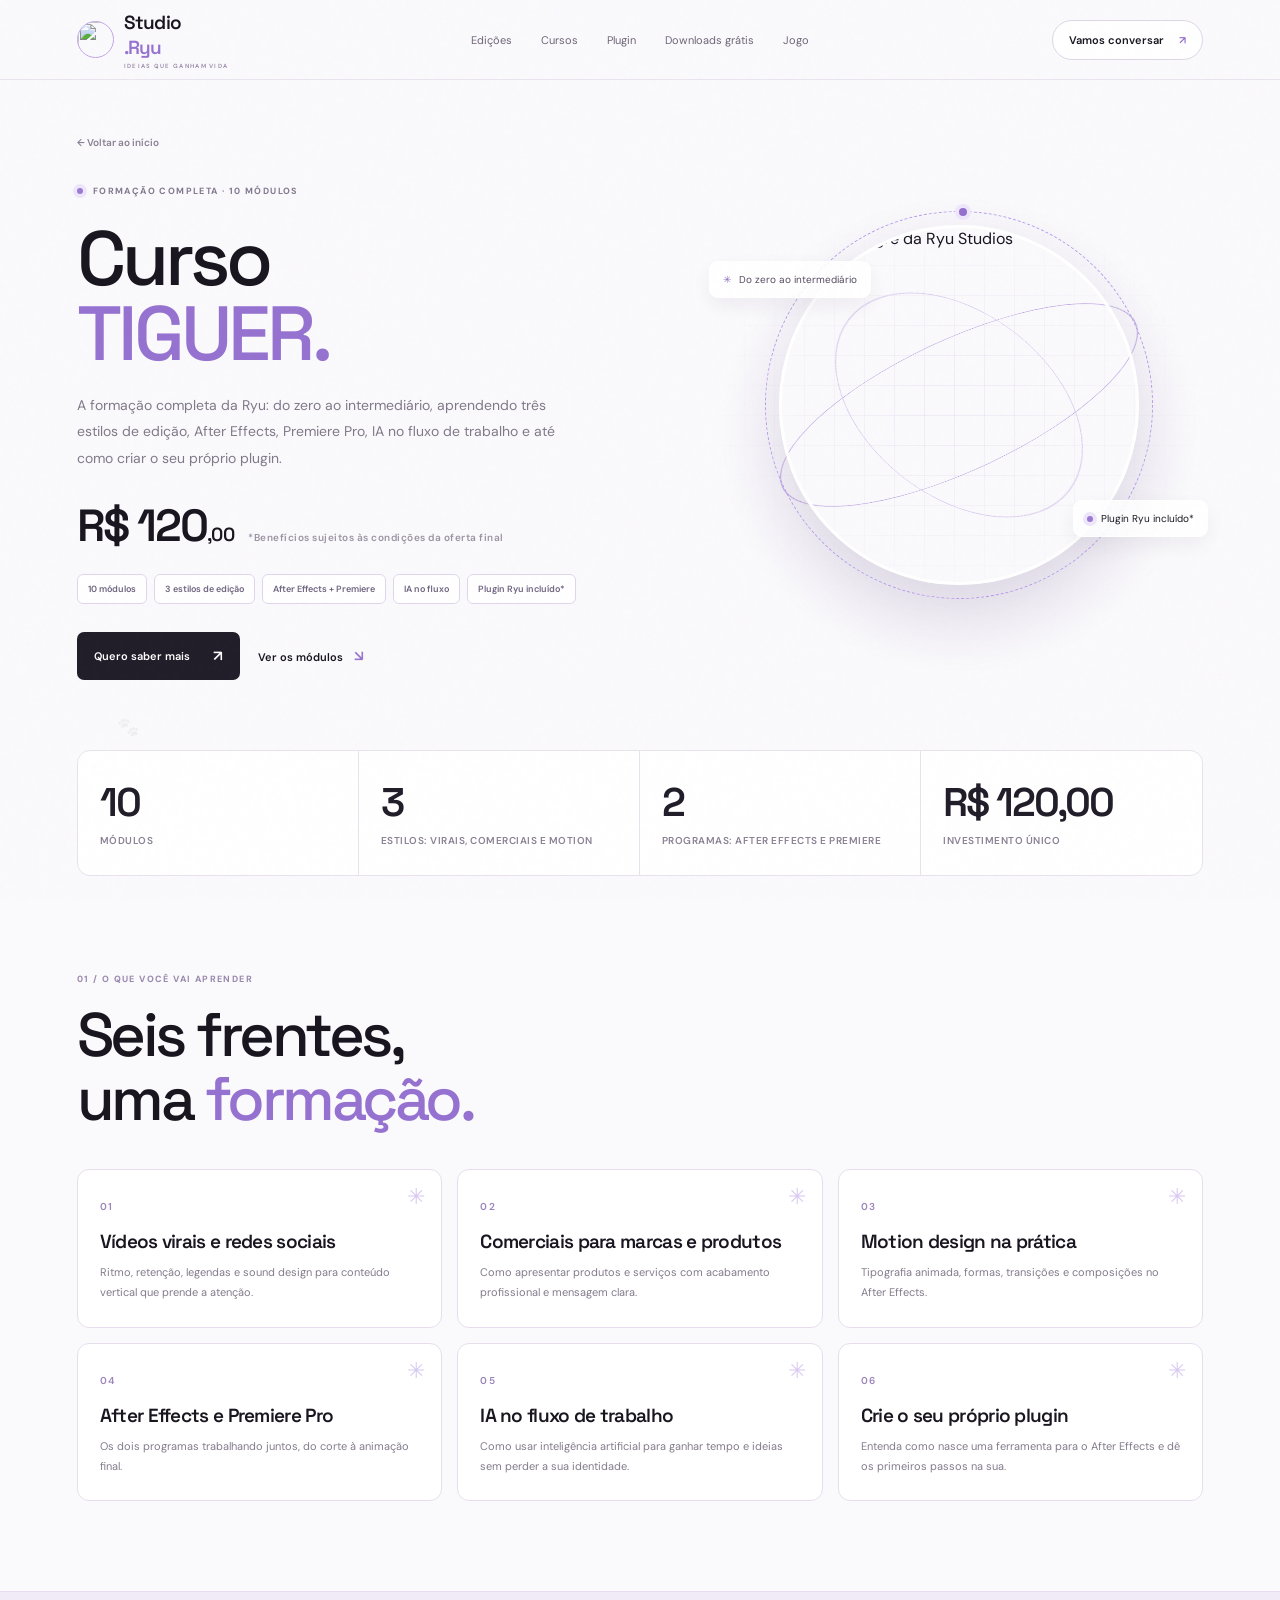
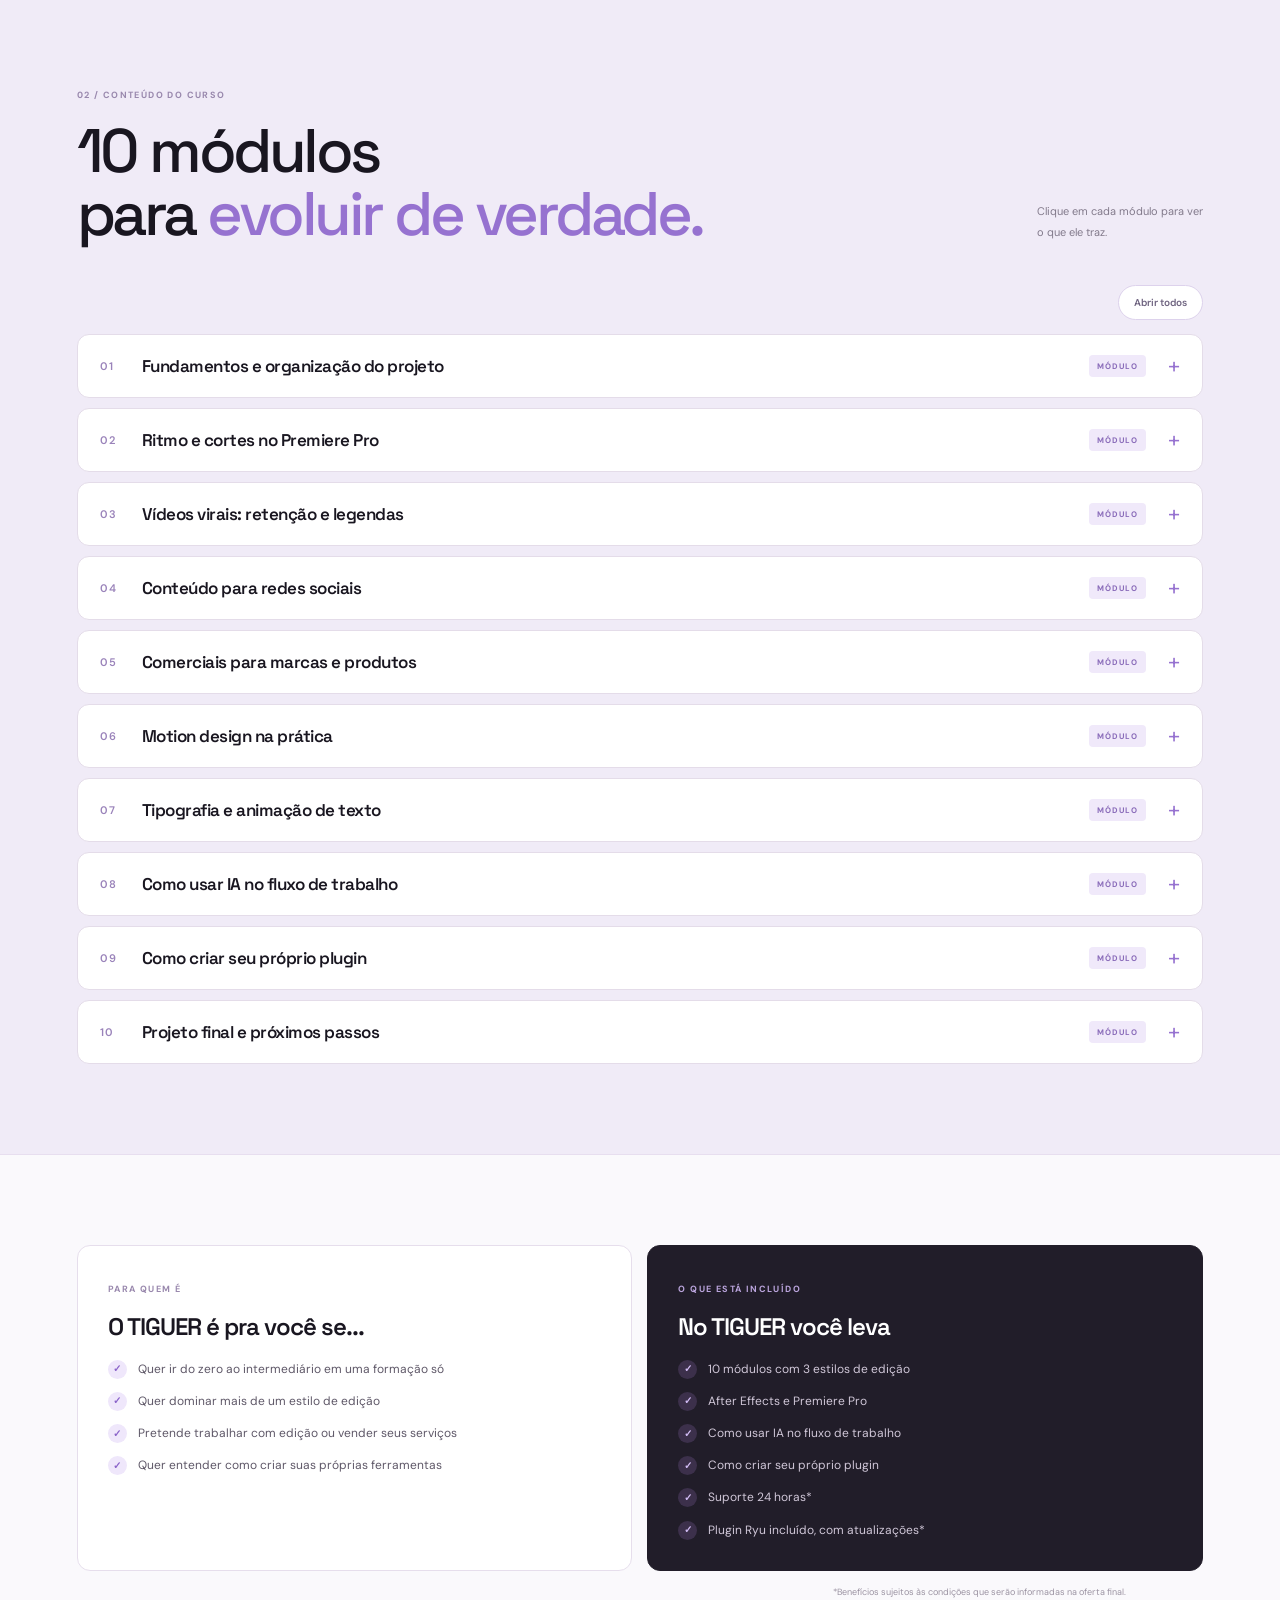
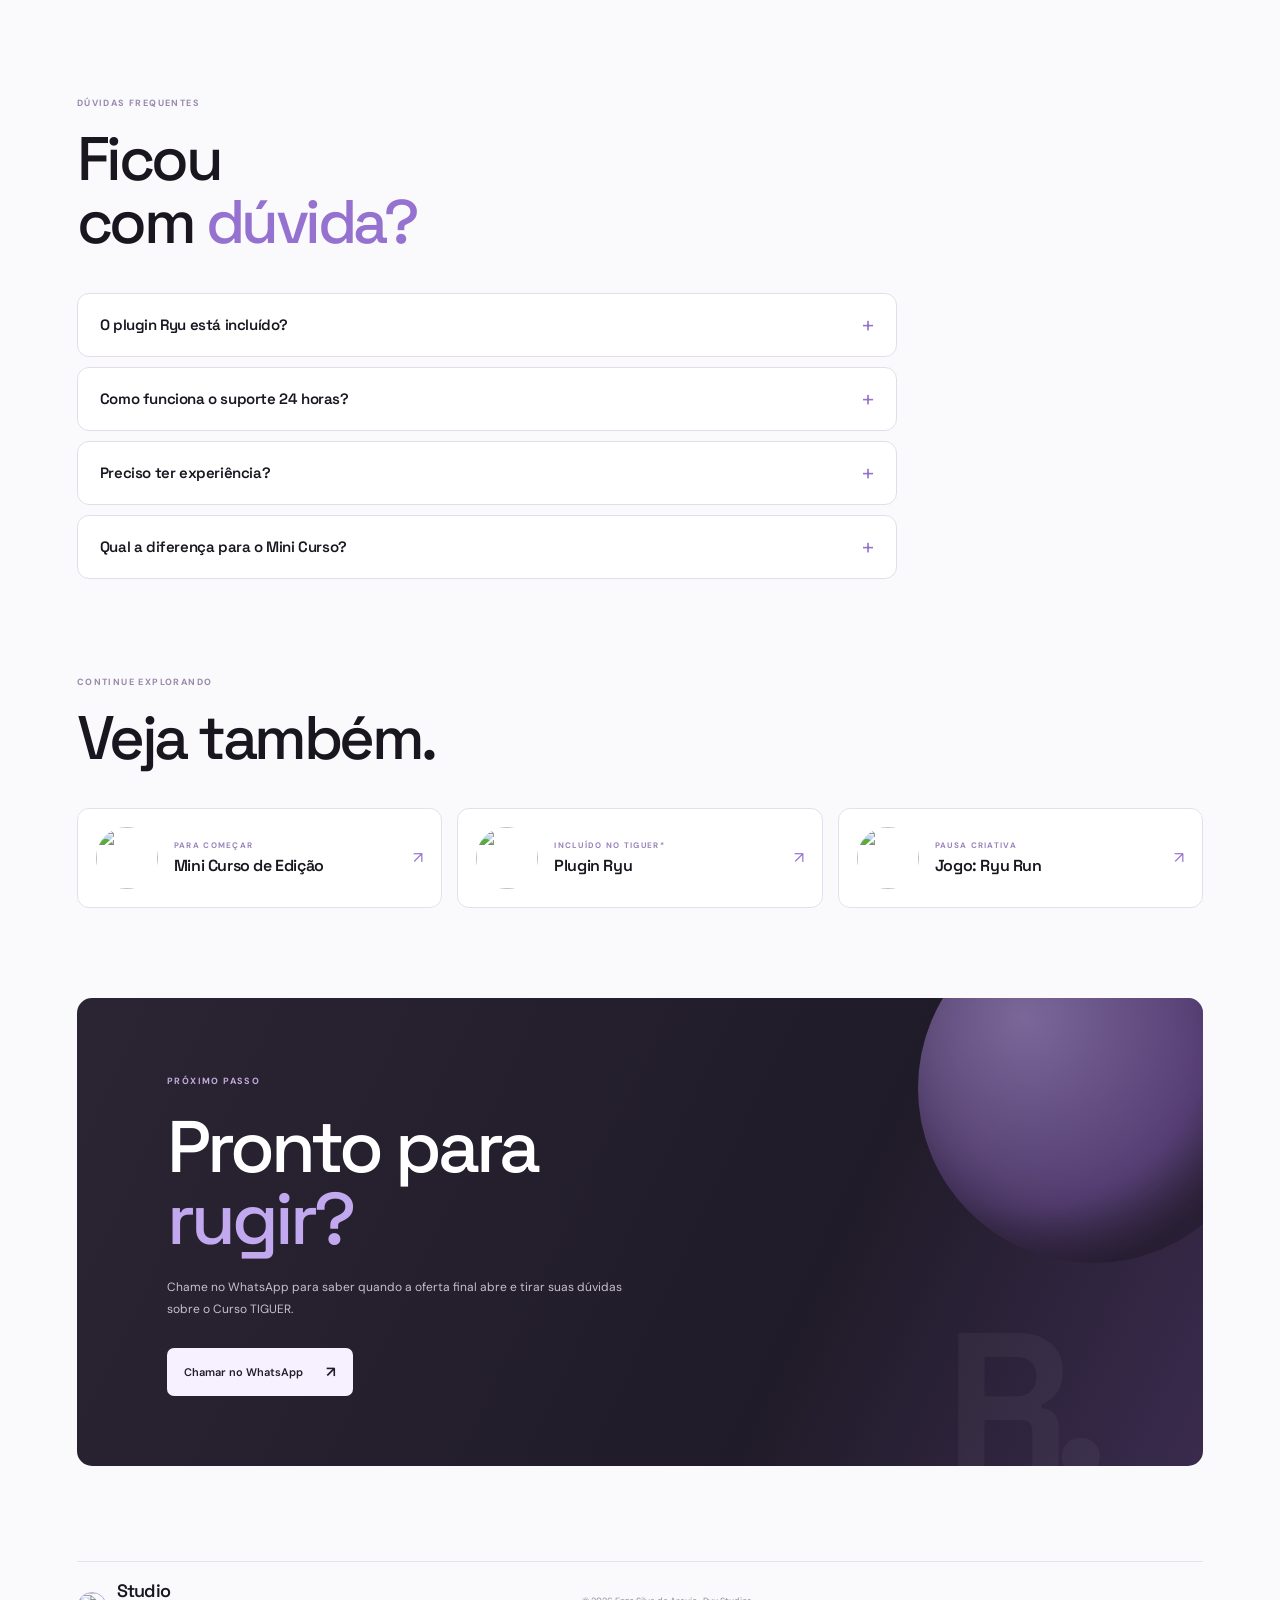
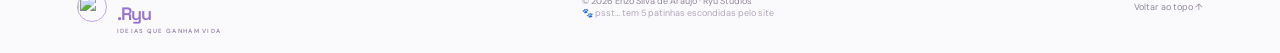
==== curso-tiguer.html @ 4dbfdf2a "Add files via upload" ====
<!doctype html>
<html lang="pt-BR">
<head>
  <meta charset="utf-8"><meta name="viewport" content="width=device-width, initial-scale=1">
  <meta name="theme-color" content="#faf9fc"><meta name="description" content="Curso TIGUER: formação do zero ao intermediário em edição, com vídeos virais, comerciais, motion design, After Effects, Premiere Pro, IA e criação de plugin.">
  <title>Curso TIGUER — Studio.Ryu</title>
  <link rel="icon" href="assets/ryu-tiger-avatar.jpeg">
  <link rel="preconnect" href="https://fonts.googleapis.com"><link rel="preconnect" href="https://fonts.gstatic.com" crossorigin>
  <link href="https://fonts.googleapis.com/css2?family=DM+Sans:wght@400;500;600;700&family=Space+Grotesk:wght@400;500;600;700&display=swap" rel="stylesheet">
  <link rel="stylesheet" href="style.css"><script src="script.js" defer></script>
</head>
<body>
  <div class="grain" aria-hidden="true"></div>
  <header class="header">
    <a class="brand" href="index.html"><img src="assets/ryu-tiger-avatar.jpeg" alt="" class="brand-avatar"><span>Studio<span class="purple">.Ryu</span><small>IDEIAS QUE GANHAM VIDA</small></span></a>
    <button class="menu-toggle" aria-label="Abrir menu" aria-expanded="false"><i></i><i></i></button>
    <nav class="nav"><a href="index.html#edicoes">Edições</a><a href="index.html#cursos">Cursos</a><a href="index.html#plugin">Plugin</a><a href="index.html#downloads">Downloads grátis</a><a href="index.html#jogo">Jogo</a></nav>
    <a class="header-cta" href="index.html#contato">Vamos conversar <span>↗</span></a>
  </header>
  <main id="top">
    <section class="page-hero wrap">
      <div class="reveal"><a class="crumb" href="index.html#cursos">← Voltar ao início</a>
        <div class="eyebrow" style="margin-top:34px"><span class="dot"></span> FORMAÇÃO COMPLETA · 10 MÓDULOS</div>
        <h1>Curso<br><span class="purple">TIGUER.</span></h1><p class="hero-text">A formação completa da Ryu: do zero ao intermediário, aprendendo três estilos de edição, After Effects, Premiere Pro, IA no fluxo de trabalho e até como criar o seu próprio plugin.</p><div class="price-line"><div class="price">R$ 120<span>,00</span></div><small>*Benefícios sujeitos às condições da oferta final</small></div>
        <div class="meta-chips"><span>10 módulos</span><span>3 estilos de edição</span><span>After Effects + Premiere</span><span>IA no fluxo</span><span>Plugin Ryu incluído*</span></div>
        <div class="hero-cta"><a class="btn dark-btn" href="https://wa.me/5571983716396?text=Oi%20Enzo%21%20Tenho%20interesse%20no%20Curso%20TIGUER%20%28R%24%20120%29.%20Pode%20me%20passar%20os%20detalhes%3F" target="_blank" rel="noreferrer">Quero saber mais <span>↗</span></a><a class="plain-link" href="#modulos">Ver os módulos <span>↘</span></a></div>
      </div>
      <div class="page-hero-art reveal"><div class="art-grid"></div><div class="orbit orbit-a"></div><div class="orbit orbit-b"></div><div class="mascot" data-says="RAWR! 🔥|Do zero ao intermediário!|Isso aqui pega fogo!"><span class="mascot-ring"></span><img src="assets/tigre-tiguer.jpeg" alt="Mascote tigre da Ryu Studios"></div><div class="float-tag tag-one">✳ <span>Do zero ao intermediário</span></div><div class="float-tag tag-two"><span class="status-pill"></span> Plugin Ryu incluído*</div></div>
      <button class="paw" data-paw="tiguer" style="left:3%;bottom:18px" aria-label="Patinha escondida">🐾</button>
    </section>
<section class="wrap" style="margin-top:-10px"><div class="facts reveal"><div><b data-count="10">0</b><span>MÓDULOS</span></div><div><b data-count="3">0</b><span>ESTILOS: VIRAIS, COMERCIAIS E MOTION</span></div><div><b data-count="2">0</b><span>PROGRAMAS: AFTER EFFECTS E PREMIERE</span></div><div><b data-count="120" data-suffix=",00" data-prefix="R$ ">0</b><span>INVESTIMENTO ÚNICO</span></div></div></section>
<section class="wrap sec" id="aprender"><div class="section-heading reveal"><div><span class="eyebrow-number">01 / O QUE VOCÊ VAI APRENDER</span><h2>Seis frentes,<br>uma <span class="purple">formação.</span></h2></div></div><div class="learn-grid"><article class="learn-card reveal"><span class="num">01</span><h3>Vídeos virais e redes sociais</h3><p>Ritmo, retenção, legendas e sound design para conteúdo vertical que prende a atenção.</p></article><article class="learn-card reveal"><span class="num">02</span><h3>Comerciais para marcas e produtos</h3><p>Como apresentar produtos e serviços com acabamento profissional e mensagem clara.</p></article><article class="learn-card reveal"><span class="num">03</span><h3>Motion design na prática</h3><p>Tipografia animada, formas, transições e composições no After Effects.</p></article><article class="learn-card reveal"><span class="num">04</span><h3>After Effects e Premiere Pro</h3><p>Os dois programas trabalhando juntos, do corte à animação final.</p></article><article class="learn-card reveal"><span class="num">05</span><h3>IA no fluxo de trabalho</h3><p>Como usar inteligência artificial para ganhar tempo e ideias sem perder a sua identidade.</p></article><article class="learn-card reveal"><span class="num">06</span><h3>Crie o seu próprio plugin</h3><p>Entenda como nasce uma ferramenta para o After Effects e dê os primeiros passos na sua.</p></article></div></section>
<div class="band" id="modulos"><div class="wrap sec" style="padding-top:90px;padding-bottom:90px"><div class="section-heading reveal"><div><span class="eyebrow-number">02 / CONTEÚDO DO CURSO</span><h2>10 módulos<br>para <span class="purple">evoluir de verdade.</span></h2></div><p>Clique em cada módulo para ver<br>o que ele traz.</p></div><div class="modules-bar"><button class="chip-btn" data-toggle-all="#mods">Abrir todos</button></div><div class="modules reveal" id="mods"><details class="module"><summary><span class="mn">01</span><h3>Fundamentos e organização do projeto</h3><span class="tagm">MÓDULO</span></summary><div class="module-body"><p>A base de tudo: como pensar o vídeo antes de abrir o programa e manter o projeto organizado.</p><ul><li>Fluxo de trabalho do início ao fim</li><li>Interface e atalhos essenciais</li><li>Organização de arquivos e pastas</li></ul></div></details><details class="module"><summary><span class="mn">02</span><h3>Ritmo e cortes no Premiere Pro</h3><span class="tagm">MÓDULO</span></summary><div class="module-body"><p>O que dá vida a uma edição é o ritmo. Aqui você treina o olhar para o corte certo.</p><ul><li>Montagem e cortes com intenção</li><li>Transições e continuidade</li><li>Áudio e limpeza de som</li></ul></div></details><details class="module"><summary><span class="mn">03</span><h3>Vídeos virais: retenção e legendas</h3><span class="tagm">MÓDULO</span></summary><div class="module-body"><p>Técnicas para conteúdo vertical que segura o espectador até o fim.</p><ul><li>Estrutura de um vídeo curto</li><li>Legendas com personalidade</li><li>Sound design e efeitos visuais</li></ul></div></details><details class="module"><summary><span class="mn">04</span><h3>Conteúdo para redes sociais</h3><span class="tagm">MÓDULO</span></summary><div class="module-body"><p>Vídeos pensados para cada plataforma, com identidade consistente.</p><ul><li>Formatos para feed, stories e shorts</li><li>Hierarquia de informação</li><li>Padronização visual de um perfil</li></ul></div></details><details class="module"><summary><span class="mn">05</span><h3>Comerciais para marcas e produtos</h3><span class="tagm">MÓDULO</span></summary><div class="module-body"><p>Como transformar um produto ou serviço em um vídeo que vende bem a ideia.</p><ul><li>Planejamento e roteiro curto</li><li>Texto claro e ritmo intencional</li><li>Acabamento profissional</li></ul></div></details><details class="module"><summary><span class="mn">06</span><h3>Motion design na prática</h3><span class="tagm">MÓDULO</span></summary><div class="module-body"><p>Primeiros projetos de animação no After Effects, do zero ao movimento.</p><ul><li>Keyframes, easing e interpolação</li><li>Formas, máscaras e transições</li><li>Composição gráfica</li></ul></div></details><details class="module"><summary><span class="mn">07</span><h3>Tipografia e animação de texto</h3><span class="tagm">MÓDULO</span></summary><div class="module-body"><p>Texto em movimento é uma das ferramentas mais fortes de uma edição.</p><ul><li>Animações de texto do básico ao avançado</li><li>Combinação de fontes e hierarquia</li><li>Títulos para vídeos e reels</li></ul></div></details><details class="module"><summary><span class="mn">08</span><h3>Como usar IA no fluxo de trabalho</h3><span class="tagm">MÓDULO</span></summary><div class="module-body"><p>Inteligência artificial como aliada: ideias, agilidade e organização.</p><ul><li>Onde a IA ajuda de verdade na edição</li><li>Como incluir no seu fluxo sem perder identidade</li><li>Boas práticas e limites</li></ul></div></details><details class="module"><summary><span class="mn">09</span><h3>Como criar seu próprio plugin</h3><span class="tagm">MÓDULO</span></summary><div class="module-body"><p>Entenda a lógica por trás de um plugin e comece a criar ferramentas que aceleram o seu trabalho.</p><ul><li>Como uma ferramenta nasce</li><li>Primeiros passos para o After Effects</li><li>Ideias de plugins para o seu fluxo</li></ul></div></details><details class="module"><summary><span class="mn">10</span><h3>Projeto final e próximos passos</h3><span class="tagm">MÓDULO</span></summary><div class="module-body"><p>Reúna o que aprendeu em um projeto seu e saia com direção para evoluir.</p><ul><li>Projeto final com o seu estilo</li><li>Revisão e ajustes</li><li>Como continuar evoluindo</li></ul></div></details></div></div></div>
<section class="wrap sec"><div class="split"><div class="panel reveal"><span class="eyebrow-number">PARA QUEM É</span><h3>O TIGUER é pra você se...</h3><ul class="checks"><li>Quer ir do zero ao intermediário em uma formação só</li><li>Quer dominar mais de um estilo de edição</li><li>Pretende trabalhar com edição ou vender seus serviços</li><li>Quer entender como criar suas próprias ferramentas</li></ul></div><div class="panel dark reveal"><span class="eyebrow-number" style="color:#bba5dd">O QUE ESTÁ INCLUÍDO</span><h3>No TIGUER você leva</h3><ul class="checks"><li>10 módulos com 3 estilos de edição</li><li>After Effects e Premiere Pro</li><li>Como usar IA no fluxo de trabalho</li><li>Como criar seu próprio plugin</li><li>Suporte 24 horas*</li><li>Plugin Ryu incluído, com atualizações*</li></ul></div></div></section>
<p class="fine-print wrap" style="margin-top:14px;text-align:right">*Benefícios sujeitos às condições que serão informadas na oferta final.</p>
<section class="wrap sec"><div class="section-heading reveal"><div><span class="eyebrow-number">DÚVIDAS FREQUENTES</span><h2>Ficou<br>com <span class="purple">dúvida?</span></h2></div></div><div class="faq-list reveal"><details class="faq"><summary><h3>O plugin Ryu está incluído?</h3></summary><div class="faq-body"><p>Sim, o plugin Ryu está incluído no TIGUER, com atualizações*, conforme as condições que serão informadas na oferta final. Veja o que ele faz na página do plugin.</p></div></details><details class="faq"><summary><h3>Como funciona o suporte 24 horas?</h3></summary><div class="faq-body"><p>O curso prevê suporte 24 horas*, e as condições exatas serão confirmadas na oferta final.</p></div></details><details class="faq"><summary><h3>Preciso ter experiência?</h3></summary><div class="faq-body"><p>Não. O TIGUER vai do zero ao intermediário.</p></div></details><details class="faq"><summary><h3>Qual a diferença para o Mini Curso?</h3></summary><div class="faq-body"><p>O Mini Curso leva você à primeira edição finalizada. O TIGUER é a formação completa, com três estilos de edição, IA no fluxo de trabalho e criação de plugin.</p></div></details></div></section>
<section class="wrap sec"><div class="section-heading reveal"><div><span class="eyebrow-number">CONTINUE EXPLORANDO</span><h2>Veja também.</h2></div></div><div class="next-grid"><a class="next-card reveal" href="mini-curso.html"><img src="assets/tigre-mini.jpeg" alt=""><div><small>PARA COMEÇAR</small><b>Mini Curso de Edição</b></div><em>↗</em></a><a class="next-card reveal" href="plugin.html"><img src="assets/tigre-plugin.jpeg" alt=""><div><small>INCLUÍDO NO TIGUER*</small><b>Plugin Ryu</b></div><em>↗</em></a><a class="next-card reveal" href="index.html#jogo"><img src="assets/ryu-tiger-avatar.jpeg" alt=""><div><small>PAUSA CRIATIVA</small><b>Jogo: Ryu Run</b></div><em>↗</em></a></div></section>
    <section class="contact wrap tight"><div class="contact-panel reveal"><div class="contact-orb"></div><span class="eyebrow-number">PRÓXIMO PASSO</span><h2>Pronto para<br><span>rugir?</span></h2><p>Chame no WhatsApp para saber quando a oferta final abre e tirar suas dúvidas sobre o Curso TIGUER.</p><div class="contact-actions"><a class="btn light-btn" href="https://wa.me/5571983716396?text=Oi%20Enzo%21%20Tenho%20interesse%20no%20Curso%20TIGUER%20%28R%24%20120%29.%20Pode%20me%20passar%20os%20detalhes%3F" target="_blank" rel="noreferrer">Chamar no WhatsApp <span>↗</span></a></div><span class="contact-ghost">R.</span></div></section>
  <footer class="footer wrap"><a class="brand" href="index.html#inicio"><img src="assets/ryu-tiger-avatar.jpeg" alt="" class="brand-avatar"><span>Studio<span class="purple">.Ryu</span><small>IDEIAS QUE GANHAM VIDA</small></span></a><span>© <span id="year"></span> Enzo Silva de Araujo · Ryu Studios<br><span class="paw-hint"><button type="button" data-paw-hint>🐾 psst… tem 5 patinhas escondidas pelo site</button></span></span><a href="#top">Voltar ao topo ↑</a></footer>
</body></html>
---- style.css ----
:root{--bg:#faf9fc;--ink:#191620;--muted:#817989;--purple:#9471ce;--pale:#eee6f9;--line:#e8e2ed;--dark:#211d29;--font:'DM Sans',sans-serif;--display:'Space Grotesk',sans-serif}*{box-sizing:border-box}html{scroll-behavior:smooth;scroll-padding-top:88px}body{margin:0;background:var(--bg);color:var(--ink);font-family:var(--font);overflow-x:hidden}a{color:inherit;text-decoration:none}button{font:inherit;cursor:pointer}.grain{position:fixed;inset:0;pointer-events:none;z-index:30;opacity:.09;background-image:url("data:image/svg+xml,%3Csvg viewBox='0 0 180 180' xmlns='http://www.w3.org/2000/svg'%3E%3Cfilter id='n'%3E%3CfeTurbulence type='fractalNoise' baseFrequency='.8' numOctaves='3' stitchTiles='stitch'/%3E%3C/filter%3E%3Crect width='100%25' height='100%25' filter='url(%23n)' opacity='.16'/%3E%3C/svg%3E")}.wrap{width:min(1160px,88%);margin-inline:auto}.header{height:80px;display:flex;align-items:center;justify-content:space-between;padding:0 6%;position:sticky;top:0;z-index:20;background:#faf9fce8;backdrop-filter:blur(18px);border-bottom:1px solid #e9e4ef}.brand{display:flex;align-items:center;gap:10px;font:600 19px var(--display);letter-spacing:-.8px}.brand-avatar{width:37px;height:37px;border-radius:50%;object-fit:cover;border:1px solid #c1a7e9}.brand>span{display:flex;flex-direction:column}.brand small{font:600 6px var(--font);letter-spacing:1.3px;color:#9b8ba9;margin-top:2px}.purple{color:#9672d0}.nav{display:flex;gap:29px;font-size:11px;color:#6e6677}.nav a,.footer a,.plain-link{transition:color .2s}.nav a:hover,.footer a:hover,.plain-link:hover{color:#9672d0}.header-cta{border:1px solid #ddd6e7;border-radius:99px;padding:12px 16px;font-size:11px;font-weight:600;background:#fff}.header-cta span{margin-left:12px;color:#9272c9}.menu-toggle{display:none}.hero{min-height:645px;display:grid;grid-template-columns:1fr 1fr;align-items:center;position:relative;padding-top:60px;padding-bottom:95px}.eyebrow,.eyebrow-number,.course-label,.module-count,.style-kicker,.screen-code,.screen-time,.art-caption,.preview-caption,.plugin-main>span,.download-card>span,.download-note,.hero-bottom,.hero-signature,.demo-note{font-size:9px;letter-spacing:1.4px;font-weight:700}.eyebrow{display:flex;align-items:center;gap:10px;color:#82788e}.dot,.status-pill{height:6px;width:6px;border-radius:50%;background:#9b7ad3;box-shadow:0 0 0 4px #eee6fa;display:inline-block}.hero h1{font:500 clamp(58px,6.8vw,86px)/.96 var(--display);letter-spacing:-5px;margin:30px 0 22px}.hero-text{font-size:14px;line-height:1.9;color:var(--muted);max-width:435px}.hero-actions{display:flex;gap:23px;align-items:center;margin-top:30px}.btn{display:inline-flex;align-items:center;justify-content:space-between;gap:23px;padding:14px 17px;border-radius:7px;font-size:11px;font-weight:600;transition:transform .25s,box-shadow .25s,background .25s}.btn:hover{transform:translateY(-3px);box-shadow:0 10px 25px #21152b18}.dark-btn{background:var(--dark);color:white}.btn span,.plain-link span{font-size:15px}.plain-link{font-size:11px;font-weight:600}.plain-link span{color:#9674ce;margin-left:8px}.hero-signature{display:flex;align-items:center;gap:11px;color:#9b93a3;margin-top:55px;font-size:8px}.signature-line{width:27px;height:1px;background:#b5a0da}.hero-art{height:440px;position:relative;display:grid;place-items:center;perspective:1000px;isolation:isolate}.art-grid{position:absolute;inset:6%;z-index:-2;background-image:linear-gradient(#b7a4d522 1px,transparent 1px),linear-gradient(90deg,#b7a4d522 1px,transparent 1px);background-size:30px 30px;mask-image:radial-gradient(ellipse,#000 12%,transparent 73%)}.orbit{position:absolute;width:390px;height:280px;border:1px solid #baa2e1;border-radius:50%;transform:rotate(-25deg) rotateX(62deg)}.orbit-b{width:280px;height:390px;transform:rotate(38deg) rotateX(62deg);border-color:#d5c6ed}.brand-banner{position:relative;width:100%;max-width:530px;aspect-ratio:8/3;overflow:hidden;border-radius:12px;border:1px solid #fff;box-shadow:0 25px 70px #5a417b25;transform:rotateY(-8deg) rotateX(3deg);transition:transform .5s;z-index:1}.brand-banner img{width:100%;height:100%;object-fit:cover;display:block}.banner-glint{position:absolute;inset:0;background:linear-gradient(110deg,transparent 20%,#fff2 48%,transparent 63%);transform:translateX(-120%);animation:glint 7s ease-in-out infinite}.float-tag{position:absolute;display:flex;align-items:center;gap:8px;background:#ffffffdf;border:1px solid white;border-radius:9px;padding:11px 13px;box-shadow:0 8px 25px #3c2b5011;font-size:10px;backdrop-filter:blur(12px);animation:float 5s ease-in-out infinite;z-index:2}.tag-one{top:14%;left:-1%;color:#8e6bbf}.tag-one span{color:#554b60}.tag-two{bottom:17%;right:-1%}.art-caption{position:absolute;bottom:3%;right:2%;font-size:7px;color:#968aa5}.hero-bottom{position:absolute;bottom:29px;left:0;right:0;display:flex;align-items:center;gap:14px;color:#9a92a3;font-size:8px}.hero-bottom i{width:80px;height:1px;background:#ded6e8;position:relative}.hero-bottom i:after{content:'';position:absolute;left:0;width:24px;height:1px;background:#9776cd;animation:scroll 2s infinite}.hero-bottom span:last-child{margin-left:auto}.ticker{overflow:hidden;background:#eee7f8;border-block:1px solid #e5dcef;padding:17px 0}.ticker-track{display:flex;align-items:center;justify-content:space-around;gap:36px;min-width:max-content;animation:ticker 30s linear infinite;font:600 10px var(--display);letter-spacing:2px}.ticker-track b{color:#9978d0;font-size:17px}.section{padding-top:105px;padding-bottom:105px}.section-heading{display:flex;align-items:end;justify-content:space-between;gap:20px;margin-bottom:38px}.eyebrow-number{color:#9988ad;font-size:9px}.section-heading h2{font:500 clamp(42px,4.8vw,62px)/1.03 var(--display);letter-spacing:-3.5px;margin:17px 0 0}.section-heading>p{font-size:11px;line-height:1.9;color:#827a8b;margin:0 0 4px}.style-tabs{display:flex;gap:8px;flex-wrap:wrap;margin-bottom:15px}.style-tab{border:1px solid #e4ddea;border-radius:6px;padding:11px 14px;background:white;color:#797181;font-size:10px;transition:all .25s}.style-tab:hover,.style-tab.active{background:#211d29;color:#fff;border-color:#211d29}.showcase{display:grid;grid-template-columns:1.13fr .87fr;background:#fff;border:1px solid #e8e2ed;border-radius:13px;overflow:hidden}.showcase-art{position:relative;min-height:380px;overflow:hidden;background:linear-gradient(145deg,#d8c9f0,#a58bd6);display:grid;place-items:center;isolation:isolate;transition:background .45s}.showcase-grid{position:absolute;inset:0;background-image:linear-gradient(#fff2 1px,transparent 1px),linear-gradient(90deg,#fff2 1px,transparent 1px);background-size:28px 28px;mask-image:radial-gradient(ellipse,#000,transparent 80%)}.showcase-art:before{content:'';position:absolute;width:280px;height:280px;border:1px solid #fff9;border-radius:50%;box-shadow:0 0 0 25px #fff2,0 0 0 55px #fff1;transform:rotateX(63deg)}.screen-code,.screen-time{position:absolute;left:20px;top:18px;color:#715991;font-size:8px}.screen-time{left:auto;right:20px;top:auto;bottom:18px;color:#f8f4ff}.fake-screen{width:86%;height:74%;position:relative;display:grid;place-items:center;z-index:1;transform:rotate(-2deg);transition:transform .4s}.showcase-art:hover .fake-screen{transform:rotate(1deg) scale(1.035)}.screen-ring{position:absolute;width:210px;height:210px;border:1px solid #fff9;border-radius:50%;box-shadow:0 0 0 20px #fff1;transform:rotateX(62deg)}.screen-heading{font:700 clamp(40px,5.5vw,69px)/.82 var(--display);letter-spacing:-4px;color:white;text-shadow:0 8px 20px #67478e25;text-align:center;z-index:1}.screen-heading em{font-style:normal;color:#30233b}.audio-bars{position:absolute;bottom:0;display:flex;gap:4px;align-items:center}.audio-bars i{display:block;width:5px;height:13px;border-radius:3px;background:#fff9;animation:bars .8s ease-in-out infinite alternate}.audio-bars i:nth-child(2n){height:26px;animation-delay:-.4s}.audio-bars i:nth-child(3n){height:9px;animation-delay:-.2s}.fake-play{position:absolute;top:10%;right:8%;width:43px;height:43px;background:white;border-radius:50%;display:grid;place-items:center;color:#8867bd;font-size:12px;box-shadow:0 8px 25px #5d438b35}.corner{position:absolute;width:30px;height:30px;border-color:#fff;border-style:solid}.corner-a{top:25px;left:25px;border-width:1px 0 0 1px}.corner-b{bottom:25px;right:25px;border-width:0 1px 1px 0}.showcase-copy{padding:38px 32px;display:flex;flex-direction:column;justify-content:center}.style-kicker{font-size:8px;color:#9a83ba;letter-spacing:1.25px}.showcase-copy h3{font:600 26px/1.12 var(--display);letter-spacing:-1px;margin:17px 0 10px}.showcase-copy>p{font-size:12px;line-height:1.9;color:#817988}.tags{display:flex;gap:7px;flex-wrap:wrap;margin:12px 0 25px}.tags span{font-size:9px;border:1px solid #e6dfee;background:#faf8fd;border-radius:5px;padding:7px 9px;color:#746881}.demo-note{font-size:8px;line-height:1.7;letter-spacing:.1px;color:#a19aa8;font-weight:400;margin-top:25px}.services-strip{margin-top:17px;padding:17px 20px;border:1px solid var(--line);border-radius:9px;display:flex;justify-content:space-between;gap:15px;background:#fff}.services-strip span{font-size:10px;color:#776e82}.services-strip b{color:#9776cb;margin-right:7px}.courses-section,.downloads-section{background:#f0ebf7;border-block:1px solid #e7deef}.course-grid{display:grid;grid-template-columns:1fr 1fr;gap:18px}.course-card{position:relative;overflow:hidden;border-radius:13px;padding:29px 30px 24px;border:1px solid #e4dce9;background:white}.featured-course{background:#211d29;color:white;border-color:#211d29}.course-card-top{display:flex;justify-content:space-between;align-items:center;gap:10px}.course-label{font-size:8px;border-radius:4px;padding:8px 10px;background:#f0e9fa;color:#896bb9;letter-spacing:1px}.lavender-label{background:#3c304b;color:#d3bdf6}.module-count{font-size:8px;color:#a39aaa;letter-spacing:1px}.course-graphic{height:87px;width:87px;position:relative;margin:24px 0 20px;border-radius:23px;background:linear-gradient(135deg,#f0e9fb,#cdb9f0);display:grid;place-items:center;overflow:hidden}.beginner-graphic span{font-size:27px;color:#8564b9;z-index:1}.beginner-graphic i{position:absolute;width:65px;height:1px;background:#a68ad4;transform:rotate(45deg)}.beginner-graphic i:last-child{transform:rotate(-45deg)}.tiger-graphic{background:#8b6bbd}.tiger-graphic img{width:100%;height:100%;object-fit:cover}.course-card h3{font:600 25px var(--display);letter-spacing:-1px;margin:0 0 7px}.course-subtitle{font-size:12px;color:#81798a;line-height:1.8;margin:0;max-width:360px}.featured-course .course-subtitle{color:#c3bacd}.price{font:600 45px var(--display);letter-spacing:-2px;margin:20px 0}.price small{font:500 15px var(--font);vertical-align:top;letter-spacing:0;margin-right:5px}.price>span{font-size:19px;letter-spacing:-.5px}.featured-course .price{color:#d4bdf9}.course-card ul{list-style:none;margin:0 0 24px;padding:0;display:grid;gap:12px}.course-card li{font-size:11px;color:#5f5868;display:flex;gap:10px;line-height:1.5}.course-card li:before{content:'↗';color:#9878cd}.featured-course li{color:#d0c7d8}.outline-btn{border:1px solid #ded5e9;width:100%}.outline-btn span,.light-btn span{font-size:15px}.light-btn{background:#f7f1ff;color:#211c2b}.fine-print{font-size:9px;color:#9b93a2;line-height:1.7;margin:13px 0 0}.featured-course .fine-print{color:#a79bad}.watermark-r{position:absolute;right:-12px;top:65px;font:700 210px var(--display);color:#ffffff05;line-height:1;pointer-events:none}.plugin-panel{display:grid;grid-template-columns:1fr 1fr;background:white;border:1px solid #e8e2ee;border-radius:14px;overflow:hidden}.plugin-preview{min-height:420px;background:radial-gradient(ellipse at 50% 50%,#d7c6f2,#f0eafa 65%,#f9f7fc);display:grid;place-items:center;position:relative;overflow:hidden}.plugin-preview:before{content:'';position:absolute;inset:0;background-image:linear-gradient(#a18ac622 1px,transparent 1px),linear-gradient(90deg,#a18ac622 1px,transparent 1px);background-size:30px 30px;mask-image:radial-gradient(ellipse,#000,transparent 75%)}.plugin-orbit{position:absolute;width:330px;height:240px;border:1px solid #b49bdc;border-radius:50%;transform:rotate(-25deg) rotateX(60deg);box-shadow:0 0 0 25px #fff2}.plugin-window{position:relative;width:77%;background:#fdfcff;border:1px solid #fff;border-radius:9px;box-shadow:0 25px 60px #65478d35;overflow:hidden;transform:perspective(900px) rotateY(-8deg) rotateX(3deg);transition:transform .5s}.plugin-panel:hover .plugin-window{transform:perspective(900px) rotateY(0) rotateX(0) translateY(-5px)}.plugin-titlebar{height:39px;background:#211d29;color:#c9bdd9;display:flex;align-items:center;gap:9px;padding:0 12px;font-size:8px;letter-spacing:1px}.plugin-icon{width:21px;height:21px;display:grid;place-items:center;background:#9b7bd5;border-radius:5px;color:white;font-weight:700;font-size:13px}.window-dots{margin-left:auto;letter-spacing:2px}.plugin-body{display:flex;min-height:225px}.plugin-sidebar{width:43px;display:flex;align-items:center;flex-direction:column;gap:17px;padding-top:16px;background:#f1edf7;border-right:1px solid #e8e0ef;color:#987bc6}.plugin-main{padding:22px;flex:1}.plugin-main>span{font-size:7px;color:#9a88b1}.plugin-main h4{font:600 37px/.88 var(--display);letter-spacing:-2px;margin:15px 0;color:#211d29}.plugin-main h4 em{font-style:normal;color:#9b7bd5}.waveform{height:20px;display:flex;align-items:center;gap:4px;margin:20px 0}.waveform i{height:8px;flex:1;background:#cbb7eb;border-radius:3px}.waveform i:nth-child(3n){height:17px;background:#9878cc}.waveform i:nth-child(2n){height:12px}.plugin-controls{display:flex;gap:5px}.plugin-controls b{border:1px solid #e8e0ef;border-radius:4px;padding:7px;font-size:7px;color:#6e617d;font-weight:500}.preview-caption{position:absolute;bottom:20px;left:25px;color:#9381ad;font-size:8px}.plugin-details{padding:40px;display:flex;flex-direction:column;justify-content:center;align-items:flex-start}.plugin-details h3{font:600 31px/1.08 var(--display);letter-spacing:-1.5px;margin:18px 0 10px}.plugin-details>p{font-size:12px;line-height:1.9;color:#807888}.plugin-options{display:grid;grid-template-columns:1fr 1fr;width:100%;gap:10px;margin-top:17px}.plugin-option{padding:15px 13px;border:1px solid #e7e0ed;border-radius:8px;display:flex;flex-direction:column;gap:7px}.pro-option{background:#f1eafb;border-color:#e0d1f4}.plugin-option>span{font-size:8px;font-weight:700;letter-spacing:1.3px;color:#9277bd}.plugin-option strong{font:600 28px var(--display);letter-spacing:-1px}.plugin-option small{font-size:9px;color:#8a8292}.plugin-option a{font-size:9px;font-weight:600;margin-top:7px}.plugin-option a b{color:#9272ce}.download-grid{display:grid;grid-template-columns:repeat(3,1fr);gap:15px}.download-card{padding:23px 22px 19px;background:white;border:1px solid #e6deec;border-radius:11px;transition:transform .3s,box-shadow .3s}.download-card:hover{transform:translateY(-6px);box-shadow:0 18px 35px #31213e0d}.download-icon{width:43px;height:43px;border-radius:12px;background:#eee6fa;color:#9372c9;display:grid;place-items:center;font-size:22px;margin-bottom:22px}.dark-icon{background:#211d29;color:#d5c0f6}.download-card>span{color:#9a8caf;font-size:8px}.download-card h3{font:600 17px var(--display);letter-spacing:-.5px;margin:10px 0}.download-card p{font-size:11px;line-height:1.8;color:#837b8c;min-height:55px}.download-card>a{display:flex;justify-content:space-between;border-top:1px solid #eee8f3;padding-top:14px;margin-top:15px;font-size:10px;font-weight:600}.download-card>a b{color:#9574cb}.download-note{font-size:9px;color:#9b92a4;letter-spacing:.2px;font-weight:400;margin-top:18px}.about-section{background:#211d29;color:white;padding:95px 0;overflow:hidden}.about-layout{display:grid;grid-template-columns:.85fr 1.15fr;align-items:center;gap:90px}.about-photo{position:relative;max-width:365px;border-radius:14px;overflow:hidden;border:1px solid #ffffff24;box-shadow:0 25px 55px #0003;transform:rotate(-2deg);transition:transform .4s}.about-photo:hover{transform:rotate(0) translateY(-5px)}.about-photo img{display:block;width:100%;aspect-ratio:1;object-fit:cover}.about-photo>span{position:absolute;bottom:0;left:0;right:0;padding:15px;background:linear-gradient(transparent,#16121fe8);font:600 10px var(--display);letter-spacing:2px}.about-copy .eyebrow-number{color:#bba5dd}.about-copy h2{font:500 clamp(45px,5vw,67px)/1 var(--display);letter-spacing:-3px;margin:18px 0}.about-copy h2 span{color:#c0a3ef}.about-copy>p{max-width:490px;font-size:12px;line-height:2;color:#c0b7ca}.skill-tags{display:flex;flex-wrap:wrap;gap:8px;margin:20px 0 26px}.skill-tags span{font-size:9px;border:1px solid #ffffff20;background:#ffffff08;border-radius:5px;padding:7px 9px;color:#ded5e9}.light-link{color:#eee5fc}.contact{padding-top:95px;padding-bottom:95px}.contact-panel{position:relative;overflow:hidden;border-radius:15px;padding:70px 8%;background:linear-gradient(115deg,#2b2533,#201b28 65%,#3a2b4e);color:#fff}.contact-panel:before{content:'';position:absolute;inset:0;background-image:linear-gradient(#fff08 1px,transparent 1px),linear-gradient(90deg,#fff08 1px,transparent 1px);background-size:37px 37px;mask-image:linear-gradient(90deg,transparent,#000 80%)}.contact-panel>*:not(.contact-orb){position:relative;z-index:1}.contact-panel .eyebrow-number{color:#c2adde}.contact-panel h2{font:500 clamp(45px,5.8vw,73px)/.99 var(--display);letter-spacing:-4px;margin:22px 0}.contact-panel h2 span{color:#c2a8ef}.contact-panel>p{font-size:12px;line-height:1.8;color:#c8bfce;max-width:480px}.contact-actions{display:flex;gap:12px;margin-top:27px}.contact-outline{border:1px solid #ffffff35;color:#fff}.contact-orb{position:absolute;width:350px;height:350px;right:-65px;top:-85px;border-radius:50%;background:radial-gradient(circle at 30% 30%,#c3a5f1,#75549f 55%,#2c2237 75%);opacity:.55;box-shadow:inset -25px -30px 50px #17111d88;animation:float 8s ease-in-out infinite}.contact-ghost{position:absolute!important;right:10%;bottom:-65px;font:700 200px var(--display);letter-spacing:-20px;color:#ffffff0b}.footer{min-height:92px;border-top:1px solid #e8e2ed;display:flex;align-items:center;justify-content:space-between;gap:15px}.footer .brand{font-size:18px}.footer .brand-avatar{width:30px;height:30px}.footer>span,.footer>a:last-child{font-size:9px;color:#928a9b}.reveal{opacity:0;transform:translateY(20px);transition:opacity .7s ease,transform .7s cubic-bezier(.2,.7,.2,1)}.reveal.visible{opacity:1;transform:translateY(0)}@keyframes float{0%,100%{translate:0 0}50%{translate:0 -11px}}@keyframes ticker{to{transform:translateX(-25%)}}@keyframes scroll{0%,100%{transform:translateX(0)}50%{transform:translateX(55px)}}@keyframes bars{to{transform:scaleY(1.8);opacity:.55}}@keyframes glint{0%,40%{transform:translateX(-120%)}65%,100%{transform:translateX(120%)}}@media(prefers-reduced-motion:reduce){*,*:before,*:after{animation-duration:.01ms!important;animation-iteration-count:1!important;scroll-behavior:auto!important;transition-duration:.01ms!important}.reveal{opacity:1;transform:none}}@media(max-width:850px){.header{padding:0 4%;height:72px}.nav{gap:14px}.nav a{font-size:10px}.header-cta{padding:10px 12px;font-size:10px}.hero{min-height:560px;grid-template-columns:1fr .9fr}.hero h1{font-size:clamp(50px,6vw,68px);letter-spacing:-3.4px}.hero-art{transform:scale(.85);margin-inline:-25px}.section-heading h2{font-size:48px}.showcase-copy{padding:28px 23px}.course-card{padding:23px}.plugin-details{padding:28px}.about-layout{gap:45px}}@media(max-width:640px){.wrap{width:89%}.header{height:67px}.brand{font-size:18px}.brand-avatar{width:32px;height:32px}.menu-toggle{display:flex;flex-direction:column;gap:5px;background:none;border:0;padding:10px}.menu-toggle i{display:block;width:22px;height:1.5px;background:#211d29}.nav{display:none;position:absolute;top:66px;left:0;right:0;background:#faf9fc;border-bottom:1px solid var(--line);padding:23px 6%;flex-direction:column;gap:20px}.nav.open{display:flex}.nav a{font-size:13px}.header-cta{display:none}.hero{grid-template-columns:1fr;padding-top:55px;padding-bottom:76px}.hero h1{font-size:clamp(58px,12vw,77px);letter-spacing:-4px}.hero-text{font-size:13px}.hero-art{height:320px;transform:scale(.94);margin:0 -18px}.brand-banner{width:100%;transform:none}.orbit{width:290px;height:220px}.orbit-b{width:230px;height:290px}.float-tag{font-size:9px;padding:9px}.tag-one{left:0}.tag-two{right:0}.hero-bottom{font-size:7px;gap:10px}.section{padding-top:75px;padding-bottom:75px}.section-heading{align-items:flex-start;flex-direction:column;gap:15px;margin-bottom:26px}.section-heading h2{font-size:43px;letter-spacing:-2.7px}.section-heading>p{font-size:11px}.style-tabs{display:grid;grid-template-columns:1fr 1fr}.style-tab{padding:12px 7px;font-size:9px}.showcase{grid-template-columns:1fr}.showcase-art{min-height:310px}.screen-heading{font-size:60px}.showcase-copy{padding:27px 22px}.showcase-copy h3{font-size:25px}.services-strip{flex-direction:column;gap:12px}.course-grid{grid-template-columns:1fr}.course-card{padding:25px 22px}.plugin-panel{grid-template-columns:1fr}.plugin-preview{min-height:330px}.plugin-window{width:82%}.plugin-details{padding:28px 22px}.plugin-details h3{font-size:29px}.plugin-options{gap:8px}.plugin-option{padding:12px 9px}.plugin-option strong{font-size:25px}.download-grid{grid-template-columns:1fr}.download-card{padding:21px}.download-card p{min-height:0}.about-section{padding:75px 0}.about-layout{grid-template-columns:1fr;gap:40px}.about-photo{width:min(100%,310px);margin:auto}.about-copy h2{font-size:51px}.contact{padding-top:65px;padding-bottom:65px}.contact-panel{padding:48px 7%}.contact-panel h2{font-size:47px;letter-spacing:-2.8px}.contact-actions{align-items:flex-start;flex-direction:column}.contact-orb{width:220px;height:220px;right:-100px;top:-45px}.contact-ghost{font-size:140px;bottom:-45px}.footer{padding:22px 0;flex-wrap:wrap}.footer>span{order:3;width:100%}} 


/* ============ V2 — DINÂMICO: microanimações, mascotes, jogo, páginas internas ============ */
body{animation:pagein .5s ease both}
body.leaving{opacity:0;transform:translateY(-6px);transition:opacity .22s,transform .22s}
@keyframes pagein{from{opacity:0}to{opacity:1}}
.progress{position:fixed;top:0;left:0;height:3px;width:100%;transform-origin:0 50%;transform:scaleX(0);background:linear-gradient(90deg,#9471ce,#d3b7ff);z-index:60;pointer-events:none}
.cursor-glow{position:fixed;left:0;top:0;width:280px;height:280px;margin:-140px 0 0 -140px;border-radius:50%;background:radial-gradient(circle,#b79bea38,transparent 65%);pointer-events:none;z-index:1;opacity:0;transition:opacity .4s}
.toast{position:fixed;left:50%;bottom:28px;transform:translate(-50%,30px);background:#211d29;color:#f1e8ff;font-size:12px;font-weight:600;padding:13px 18px;border-radius:99px;border:1px solid #6c4fa0;box-shadow:0 14px 40px #1a102e55;opacity:0;pointer-events:none;transition:opacity .3s,transform .4s cubic-bezier(.2,1.4,.4,1);z-index:80;max-width:90vw;text-align:center}
.toast.show{opacity:1;transform:translate(-50%,0)}
.confetti{position:fixed;width:8px;height:12px;border-radius:2px;pointer-events:none;z-index:85;animation:confetti 1.4s cubic-bezier(.2,.7,.3,1) forwards}
@keyframes confetti{to{transform:translate(var(--dx),var(--dy)) rotate(var(--rot));opacity:0}}
.ember{position:fixed;width:7px;height:7px;border-radius:50%;background:radial-gradient(circle,#e5ccff,#9c5cff);pointer-events:none;z-index:70;animation:ember .9s ease-out forwards}
@keyframes ember{to{transform:translate(var(--dx),-50px) scale(0);opacity:0}}
body.shake{animation:shake .5s}
@keyframes shake{20%{transform:translateX(-6px)}40%{transform:translateX(6px)}60%{transform:translateX(-4px)}80%{transform:translateX(4px)}}

/* botões: ripple, ímã, setas */
.btn,.header-cta,.style-tab,.plugin-option a,.chip-btn{position:relative;overflow:hidden}
.btn,.header-cta{transition:transform .25s,box-shadow .25s,background .25s,translate .25s cubic-bezier(.2,.8,.3,1)}
.btn:active{transform:scale(.97)}
.btn span,.header-cta span{transition:transform .25s}
.btn:hover span,.header-cta:hover span{transform:translate(3px,-3px)}
.ripple{position:absolute;border-radius:50%;background:#ffffff55;transform:scale(0);animation:ripple .6s ease-out forwards;pointer-events:none}
.light-btn .ripple,.outline-btn .ripple,.style-tab .ripple,.plugin-option a .ripple,.header-cta .ripple,.chip-btn .ripple{background:#9471ce33}
@keyframes ripple{to{transform:scale(1);opacity:0}}
.nav a{position:relative}
.nav a:after{content:'';position:absolute;left:0;right:100%;bottom:-6px;height:1.5px;background:#9672d0;transition:right .3s}
.nav a:hover:after,.nav a.active:after{right:0}
.nav a.active{color:#9672d0}

/* mascotes */
.mascot{position:relative;display:inline-block;cursor:pointer;-webkit-tap-highlight-color:transparent}
.mascot img{display:block;border-radius:50%;width:100%;height:100%;object-fit:cover;transition:transform .45s cubic-bezier(.3,1.7,.5,1)}
.mascot:hover img{transform:rotate(-5deg) scale(1.05)}
.mascot.hop img{animation:hop .55s cubic-bezier(.3,1.5,.5,1)}
@keyframes hop{0%{transform:translateY(0)}40%{transform:translateY(-18px) rotate(-6deg)}100%{transform:translateY(0)}}
.mascot-bubble{position:absolute;left:50%;bottom:calc(100% + 8px);transform:translateX(-50%) scale(.6);transform-origin:50% 100%;background:#fff;color:#2b2335;border:1px solid #d9c9f2;border-radius:12px;padding:9px 12px;font-size:11px;font-weight:600;white-space:nowrap;box-shadow:0 10px 30px #4a2f7a22;opacity:0;animation:bubble 2.6s ease forwards;z-index:5;pointer-events:none}
.mascot-bubble:after{content:'';position:absolute;left:50%;bottom:-6px;width:10px;height:10px;background:#fff;border-right:1px solid #d9c9f2;border-bottom:1px solid #d9c9f2;transform:translateX(-50%) rotate(45deg)}
@keyframes bubble{8%{opacity:1;transform:translateX(-50%) scale(1)}85%{opacity:1;transform:translateX(-50%) scale(1)}100%{opacity:0;transform:translateX(-50%) scale(.8) translateY(-6px)}}
.mascot-ring{position:absolute;inset:-14px;border-radius:50%;border:1px dashed #b79bea;animation:spin 22s linear infinite;pointer-events:none}
.mascot-ring:after{content:'';position:absolute;top:-4px;left:50%;width:8px;height:8px;border-radius:50%;background:#9471ce;box-shadow:0 0 0 4px #eee6fa}
@keyframes spin{to{transform:rotate(360deg)}}
.course-graphic.mascot-graphic{width:118px;height:118px;border-radius:50%;background:none;overflow:visible;margin:22px 0 18px;display:block}
.course-graphic.mascot-graphic .mascot{width:100%;height:100%}
.course-graphic.mascot-graphic .mascot img{border:2px solid #cdb9f0;box-shadow:0 12px 30px #5a417b25}
.featured-course .course-graphic.mascot-graphic .mascot img{border-color:#6b4fa1}

/* digitação, contadores */
.type-line{margin-top:22px;font-size:12px;color:#8a8194;display:flex;gap:6px;align-items:center}
.type-line b{color:#211d29;font-weight:600}
#typer{color:#9672d0;font-weight:700;min-width:10px}
.caret{display:inline-block;width:2px;height:14px;background:#9672d0;margin-left:2px;animation:blink 1s steps(2) infinite}
@keyframes blink{50%{opacity:0}}

/* showcase player */
.fake-play{cursor:pointer;border:0;transition:transform .25s,box-shadow .25s}
.fake-play:hover{transform:scale(1.12)}
.showcase-art.playing .audio-bars i{animation-duration:.32s}
.showcase-art.playing .screen-heading{animation:pulse 1.2s ease-in-out infinite}
@keyframes pulse{50%{transform:scale(1.04)}}
.showcase-art.playing .fake-play{box-shadow:0 0 0 8px #ffffff40,0 8px 25px #5d438b35}

/* serviços de edição */
.service-card{margin-top:17px;display:grid;grid-template-columns:230px 1fr;gap:34px;align-items:center;padding:28px 34px;border-radius:13px;background:#211d29;color:#fff;position:relative;overflow:hidden}
.service-card:before{content:'';position:absolute;right:-80px;top:-90px;width:300px;height:300px;border-radius:50%;background:radial-gradient(circle at 30% 30%,#c3a5f1,#75549f 55%,#2c2237 75%);opacity:.4}
.service-card .mascot{width:210px;height:210px;z-index:1}
.service-card .mascot img{border:2px solid #6b4fa1}
.service-card>div:last-child{position:relative;z-index:1}
.service-card h3{font:600 30px/1.1 var(--display);letter-spacing:-1.5px;margin:14px 0 10px}
.service-card p{font-size:12px;line-height:1.9;color:#c5bccf;max-width:520px;margin:0 0 20px}
.chip-row{display:flex;gap:7px;flex-wrap:wrap;margin-bottom:22px}
.chip-row span{font-size:9px;border:1px solid #ffffff22;background:#ffffff0a;border-radius:5px;padding:7px 9px;color:#e0d5ee;transition:transform .2s,background .2s}
.chip-row span:hover{transform:translateY(-3px) rotate(-1.5deg);background:#ffffff18}

/* cursos */
.course-actions{display:grid;gap:8px}
.text-link{font-size:10px;font-weight:600;color:#8a7e97;text-align:center;padding:6px;transition:color .2s}
.text-link:hover{color:#9672d0}
.featured-course .text-link{color:#b6a9c6}
.featured-course .text-link:hover{color:#d9c3ff}
.dark-outline{border:1px solid #ffffff30;color:#fff}

/* plugin na home */
.plugin-preview .mascot{position:absolute;left:5%;bottom:7%;width:138px;height:138px;z-index:3;animation:float 5s ease-in-out infinite}
.plugin-preview .mascot img{border:2px solid #fff;box-shadow:0 14px 34px #5a417b45}
.plugin-controls b{cursor:pointer;transition:all .2s;user-select:none}
.plugin-controls b:hover{border-color:#b79bea;color:#8a63c9;transform:translateY(-2px)}
.plugin-controls b.on{background:#211d29;color:#e5d5ff;border-color:#211d29}
.plugin-window.fx-3d{transform:perspective(900px) rotateY(14deg) rotateX(8deg)!important}
.plugin-window.fx-easing .waveform i{animation:bars .6s ease-in-out infinite alternate}
.plugin-window.fx-easing .waveform i:nth-child(2n){animation-delay:-.3s}
.plugin-window.fx-loop .plugin-icon{animation:spin 2.4s linear infinite}
.plugin-window.fx-text .plugin-main h4 em{display:inline-block;animation:wobble 1s ease-in-out infinite}
@keyframes wobble{0%,100%{transform:translateX(0) skew(0)}50%{transform:translateX(8px) skew(-8deg)}}

/* downloads */
.dl-feature{display:grid;grid-template-columns:300px 1fr;gap:34px;align-items:center;margin-bottom:22px;background:#fff;border:1px solid #e6deec;border-radius:13px;padding:20px 34px 20px 20px;position:relative;overflow:hidden}
.dl-feature .mascot{width:100%;max-width:300px;aspect-ratio:1}
.dl-feature .mascot img{border-radius:16px}
.dl-feature h3{font:600 28px/1.1 var(--display);letter-spacing:-1.3px;margin:14px 0 10px}
.dl-feature p{font-size:12px;line-height:1.9;color:#837b8c;margin:0 0 16px;max-width:520px}
.dl-feature .chip-row span{border-color:#e6dfee;background:#faf8fd;color:#746881}
.download-card{position:relative}
.download-icon{transition:transform .35s cubic-bezier(.3,1.7,.5,1)}
.download-card:hover .download-icon{transform:rotate(-12deg) scale(1.12)}

/* patinhas escondidas */
.paw{position:absolute;z-index:6;border:0;background:none;font-size:18px;opacity:.07;filter:grayscale(1);transition:opacity .3s,transform .3s,filter .3s;padding:6px;line-height:1}
.paw:hover,.paw:focus-visible{opacity:1;filter:none;transform:scale(1.3) rotate(-14deg)}
.paw.found{opacity:.9;filter:none;pointer-events:none;animation:hop .55s}
.paw-badge{position:fixed;right:18px;bottom:18px;z-index:70;background:#211d29;color:#e8d9ff;font-size:11px;font-weight:700;padding:10px 14px;border-radius:99px;border:1px solid #6c4fa0;box-shadow:0 10px 30px #1a102e44;transform:scale(0);transition:transform .4s cubic-bezier(.3,1.8,.5,1)}
.paw-badge.show{transform:scale(1)}
.paw-hint{font-size:9px;color:#b2a9bb}
.paw-hint button{border:0;background:none;color:inherit;font:inherit;padding:0}
body.fire-mode .purple,body.fire-mode .section-heading h2 .purple{color:#b36bff;text-shadow:0 0 22px #b36bff66}
body.fire-mode .header{box-shadow:0 8px 30px #9c5cff33;border-bottom-color:#caa6ff}
body.fire-mode .brand-avatar,body.fire-mode .mascot img{box-shadow:0 0 0 3px #caa6ff55,0 0 28px #9c5cff66}
body.fire-mode .progress{background:linear-gradient(90deg,#7a3ff0,#ff9cf5)}

/* jogo */
.game-card{background:#211d29;border-radius:14px;padding:18px;color:#fff;position:relative;overflow:hidden}
.game-hud{display:flex;gap:22px;align-items:center;font-size:9px;letter-spacing:1.4px;font-weight:700;color:#a99bbd;padding:4px 6px 14px;flex-wrap:wrap}
.game-hud b{color:#fff;font:600 17px var(--display);letter-spacing:-.3px;margin-left:6px}
.game-hud .fire-meter{margin-left:auto;display:flex;align-items:center;gap:8px}
.fire-meter i{display:block;width:60px;height:6px;border-radius:9px;background:#3b3249;overflow:hidden}
.fire-meter i:after{content:'';display:block;height:100%;width:var(--p,0%);background:linear-gradient(90deg,#8a5be0,#e1b8ff);transition:width .3s}
.game-stage{position:relative;border-radius:10px;overflow:hidden;background:linear-gradient(180deg,#e6dcf6,#c9b6ec);outline:none;touch-action:manipulation;user-select:none;-webkit-user-select:none}
.game-stage:focus-visible{box-shadow:0 0 0 3px #b79bea}
.game-stage canvas{display:block;width:100%}
.game-overlay{position:absolute;inset:0;display:grid;place-content:center;justify-items:center;text-align:center;gap:10px;background:#1b1624c9;backdrop-filter:blur(4px);transition:opacity .3s}
.game-overlay.hide{opacity:0;pointer-events:none}
.game-overlay h3{font:600 32px var(--display);letter-spacing:-1.5px;margin:0}
.game-overlay p{font-size:12px;line-height:1.7;color:#cfc4dc;margin:0;max-width:340px;padding:0 10px}
.game-overlay .btn{margin-top:8px;border:0;font-family:inherit}
.game-help{font-size:9px;letter-spacing:1px;color:#8f84a1;font-weight:600;margin:14px 6px 2px;display:flex;justify-content:space-between;gap:10px;flex-wrap:wrap}

/* páginas internas */
.crumb{display:inline-flex;gap:8px;align-items:center;font-size:10px;font-weight:600;color:#8a8194;transition:color .2s,gap .2s}
.crumb:hover{color:#9672d0;gap:12px}
.page-hero{display:grid;grid-template-columns:1.1fr .9fr;gap:40px;align-items:center;padding-top:50px;padding-bottom:80px;position:relative}
.page-hero h1{font:500 clamp(48px,6vw,78px)/.98 var(--display);letter-spacing:-4px;margin:24px 0 20px}
.page-hero .hero-text{max-width:480px}
.page-hero-art{display:grid;place-items:center;position:relative;min-height:400px}
.page-hero-art .art-grid{position:absolute;inset:0;z-index:-1}
.page-hero-art .mascot{width:min(360px,80%);aspect-ratio:1}
.page-hero-art .mascot img{border:3px solid #fff;box-shadow:0 30px 70px #5a417b30}
.page-hero-art .float-tag{z-index:3}
.price-line{display:flex;align-items:baseline;gap:6px 14px;margin:26px 0 6px;flex-wrap:wrap}.price-line .price{white-space:nowrap}
.price-line .price{margin:0}
.price-line small{font-size:10px;color:#9b93a2;font-weight:600;letter-spacing:.5px}
.meta-chips{display:flex;gap:7px;flex-wrap:wrap;margin:20px 0 28px}
.meta-chips span{font-size:9px;font-weight:600;border:1px solid #e0d6ec;background:#fff;border-radius:6px;padding:8px 10px;color:#6f6480;transition:transform .2s,border-color .2s}
.meta-chips span:hover{transform:translateY(-3px);border-color:#b79bea}
.hero-cta{display:flex;gap:18px;align-items:center;flex-wrap:wrap}
.facts{display:grid;grid-template-columns:repeat(4,1fr);border:1px solid var(--line);border-radius:13px;background:#fff;overflow:hidden}
.facts div{padding:26px 22px;border-right:1px solid var(--line)}
.facts div:last-child{border:0}
.facts b{display:block;font:600 40px var(--display);letter-spacing:-2px;color:#211d29}
.facts b i{font-style:normal;color:#9672d0}
.facts span{font-size:10px;color:#8a8194;font-weight:600;letter-spacing:.5px}
.sec{padding-top:90px}
.learn-grid{display:grid;grid-template-columns:repeat(3,1fr);gap:15px}
.learn-card{background:#fff;border:1px solid #e6deec;border-radius:12px;padding:24px 22px;transition:transform .3s,box-shadow .3s,border-color .3s;position:relative;overflow:hidden}
.learn-card:hover{transform:translateY(-6px);box-shadow:0 18px 35px #31213e12;border-color:#cdb9f0}
.learn-card .num{font:600 10px var(--font);letter-spacing:1.4px;color:#9a83ba}
.learn-card h3{font:600 19px var(--display);letter-spacing:-.7px;margin:14px 0 8px}
.learn-card p{font-size:11px;line-height:1.85;color:#837b8c;margin:0}
.learn-card:after{content:'✳';position:absolute;right:16px;top:12px;color:#d9c9f2;font-size:22px;transition:transform .6s}
.learn-card:hover:after{transform:rotate(180deg);color:#9672d0}
.band{background:#f0ebf7;border-block:1px solid #e7deef;margin-top:90px}
.modules{display:grid;gap:10px}
.modules-bar{display:flex;justify-content:flex-end;margin-bottom:14px}
.chip-btn{border:1px solid #ddd2ec;background:#fff;border-radius:99px;padding:10px 15px;font-size:10px;font-weight:600;color:#6f6480;transition:all .2s}
.chip-btn:hover{border-color:#9672d0;color:#9672d0}
details.module,details.faq{background:#fff;border:1px solid #e4dce9;border-radius:12px;transition:border-color .25s,box-shadow .25s}
details.module[open],details.faq[open]{border-color:#c9b3ee;box-shadow:0 14px 34px #31213e0f}
details summary{list-style:none;cursor:pointer;display:flex;align-items:center;gap:16px;padding:20px 22px}
details summary::-webkit-details-marker{display:none}
.module summary .mn{font:600 11px var(--font);letter-spacing:1.3px;color:#9a83ba;min-width:26px}
.module summary h3{font:600 17px var(--display);letter-spacing:-.5px;margin:0;flex:1}
.module summary .tagm{font-size:8px;font-weight:700;letter-spacing:1px;border-radius:4px;background:#f0e9fa;color:#896bb9;padding:6px 8px}
details summary:after{content:'+';font-size:22px;color:#9672d0;transition:transform .3s;line-height:1;margin-left:6px}
details[open] summary:after{transform:rotate(135deg)}
.module-body,.faq-body{padding:0 22px 22px 64px;animation:openbody .4s ease}
.faq-body{padding-left:22px}
.module-body p,.faq-body p{font-size:12px;line-height:1.9;color:#817988;margin:0 0 12px}
.module-body ul{list-style:none;margin:0;padding:0;display:grid;gap:8px}
.module-body li{font-size:11px;color:#5f5868;display:flex;gap:10px}
.module-body li:before{content:'↗';color:#9878cd}
@keyframes openbody{from{opacity:0;transform:translateY(-8px)}to{opacity:1;transform:none}}
details.faq summary h3{font:600 15px var(--display);letter-spacing:-.4px;margin:0;flex:1}
.split{display:grid;grid-template-columns:1fr 1fr;gap:15px}
.panel{background:#fff;border:1px solid #e6deec;border-radius:13px;padding:30px}
.panel.dark{background:#211d29;color:#fff;border-color:#211d29}
.panel h3{font:600 24px var(--display);letter-spacing:-1px;margin:14px 0 18px}
.checks{list-style:none;margin:0;padding:0;display:grid;gap:13px}
.checks li{font-size:12px;line-height:1.6;display:flex;gap:11px;color:#5f5868}
.panel.dark .checks li{color:#d0c7d8}
.checks li:before{content:'✓';flex:none;width:19px;height:19px;border-radius:50%;background:#efe7fb;color:#8a63c9;display:grid;place-items:center;font-size:10px;font-weight:700}
.panel.dark .checks li:before{background:#3c304b;color:#d3bdf6}
.faq-list{display:grid;gap:10px;max-width:820px}
.next-grid{display:grid;grid-template-columns:repeat(3,1fr);gap:15px}
.next-card{display:flex;gap:16px;align-items:center;padding:18px;background:#fff;border:1px solid #e6deec;border-radius:12px;transition:transform .3s,box-shadow .3s,border-color .3s}
.next-card:hover{transform:translateY(-5px);box-shadow:0 16px 32px #31213e10;border-color:#cdb9f0}
.next-card img{width:62px;height:62px;border-radius:50%;object-fit:cover;flex:none;transition:transform .4s cubic-bezier(.3,1.7,.5,1)}
.next-card:hover img{transform:rotate(-8deg) scale(1.1)}
.next-card small{display:block;font-size:8px;letter-spacing:1.3px;font-weight:700;color:#9a83ba;margin-bottom:5px}
.next-card b{font:600 16px var(--display);letter-spacing:-.4px}
.next-card em{margin-left:auto;font-style:normal;color:#9672d0;font-size:16px;transition:transform .25s}
.next-card:hover em{transform:translate(3px,-3px)}
.contact.wrap.tight{padding-top:90px}

/* playground do plugin */
.pg{display:grid;grid-template-columns:1.2fr .8fr;background:#211d29;border-radius:14px;overflow:hidden;color:#fff}
.pg-stage{padding:26px;display:grid;gap:18px;align-content:start}
.pg-track{position:relative;height:150px;border-radius:10px;background:#2b2535;border:1px solid #3d3449;overflow:hidden}
.pg-track:before{content:'';position:absolute;inset:0;background-image:linear-gradient(90deg,#ffffff0d 1px,transparent 1px);background-size:40px 100%}
.pg-ball{position:absolute;left:10px;top:50%;width:52px;height:52px;margin-top:-26px;border-radius:50%;overflow:hidden;border:2px solid #caa6ff;box-shadow:0 0 24px #9c5cff66}
.pg-ball img{width:100%;height:100%;object-fit:cover;display:block}
.pg-text{font:600 clamp(28px,4vw,44px) var(--display);letter-spacing:-2px;display:flex;gap:2px;flex-wrap:wrap;min-height:50px}
.pg-text span{display:inline-block}
.pg-btns{display:flex;gap:7px;flex-wrap:wrap}
.pg-btns button{border:1px solid #4b405a;background:#2b2535;color:#d9cdea;border-radius:7px;padding:10px 13px;font-size:10px;font-weight:600;transition:all .2s}
.pg-btns button:hover{border-color:#b79bea;transform:translateY(-2px)}
.pg-btns button.on{background:#9672d0;border-color:#9672d0;color:#fff}
.pg-side{background:#1b1624;padding:26px;display:grid;gap:16px;align-content:start;border-left:1px solid #342b40}
.pg-side small{font-size:8px;letter-spacing:1.4px;font-weight:700;color:#8f84a1}
.pg-curve{width:100%;max-width:200px;aspect-ratio:1;background:#2b2535;border-radius:10px;border:1px solid #3d3449}
.pg-curve path{fill:none;stroke:#caa6ff;stroke-width:3;stroke-linecap:round}
.pg-curve line{stroke:#3d3449;stroke-width:1}
.pg-side code{font:600 11px ui-monospace,monospace;color:#d3bdf6;background:#2b2535;border-radius:6px;padding:8px 10px;display:block}
.pg-side label{font-size:10px;color:#b9aecb;display:grid;gap:8px}
.pg-side input[type=range]{accent-color:#9672d0;width:100%}
.pg-run{border:0;border-radius:8px;padding:13px;background:#f7f1ff;color:#211c2b;font-weight:700;font-size:11px;transition:transform .2s,box-shadow .2s}
.pg-run:hover{transform:translateY(-2px);box-shadow:0 10px 25px #0004}
.versions{display:grid;grid-template-columns:1fr 1fr;gap:15px}
.version{border:1px solid #e4dce9;border-radius:13px;padding:30px;background:#fff;position:relative;overflow:hidden}
.version.pro{background:#f1eafb;border-color:#d9c6f2}
.version .price{margin:14px 0}
.steps{counter-reset:s;display:grid;gap:12px;list-style:none;padding:0;margin:0}
.steps li{counter-increment:s;display:flex;gap:16px;background:#fff;border:1px solid #e6deec;border-radius:11px;padding:18px 20px;font-size:12px;line-height:1.8;color:#5f5868;transition:transform .25s,border-color .25s}
.steps li:hover{transform:translateX(6px);border-color:#cdb9f0}
.steps li:before{content:counter(s);flex:none;width:26px;height:26px;border-radius:8px;background:#211d29;color:#e5d5ff;display:grid;place-items:center;font:600 12px var(--display)}

@media(max-width:850px){
  .service-card{grid-template-columns:170px 1fr;gap:24px;padding:24px}
  .service-card .mascot{width:160px;height:160px}
  .dl-feature{grid-template-columns:220px 1fr;gap:22px;padding-right:22px}
  .page-hero{grid-template-columns:1fr 1fr}
  .learn-grid,.next-grid{grid-template-columns:1fr 1fr}
  .pg{grid-template-columns:1fr}.pg-side{border-left:0;border-top:1px solid #342b40}
}
@media(max-width:640px){
  .service-card,.dl-feature,.page-hero,.split,.versions{grid-template-columns:1fr}
  .service-card{text-align:left}.service-card .mascot{width:150px;height:150px}
  .dl-feature .mascot{max-width:260px;margin:auto}
  .page-hero{padding-top:34px;padding-bottom:50px}
  .page-hero-art{min-height:300px;order:-1}.page-hero-art .mascot{width:min(250px,70%)}
  .page-hero h1{font-size:50px;letter-spacing:-3px}
  .facts{grid-template-columns:1fr 1fr}.facts div:nth-child(2){border-right:0}.facts div:nth-child(-n+2){border-bottom:1px solid var(--line)}
  .learn-grid,.next-grid{grid-template-columns:1fr}
  .module-body{padding-left:22px}
  .module summary .tagm{display:none}
  .plugin-preview .mascot{width:104px;height:104px}
  .game-hud{gap:14px}.game-hud .fire-meter{margin-left:0}
  .toast{bottom:76px}
  .sec{padding-top:65px}.band{margin-top:65px}
}
@media(prefers-reduced-motion:reduce){.cursor-glow,.ember,.confetti{display:none}.mascot-ring{animation:none}}
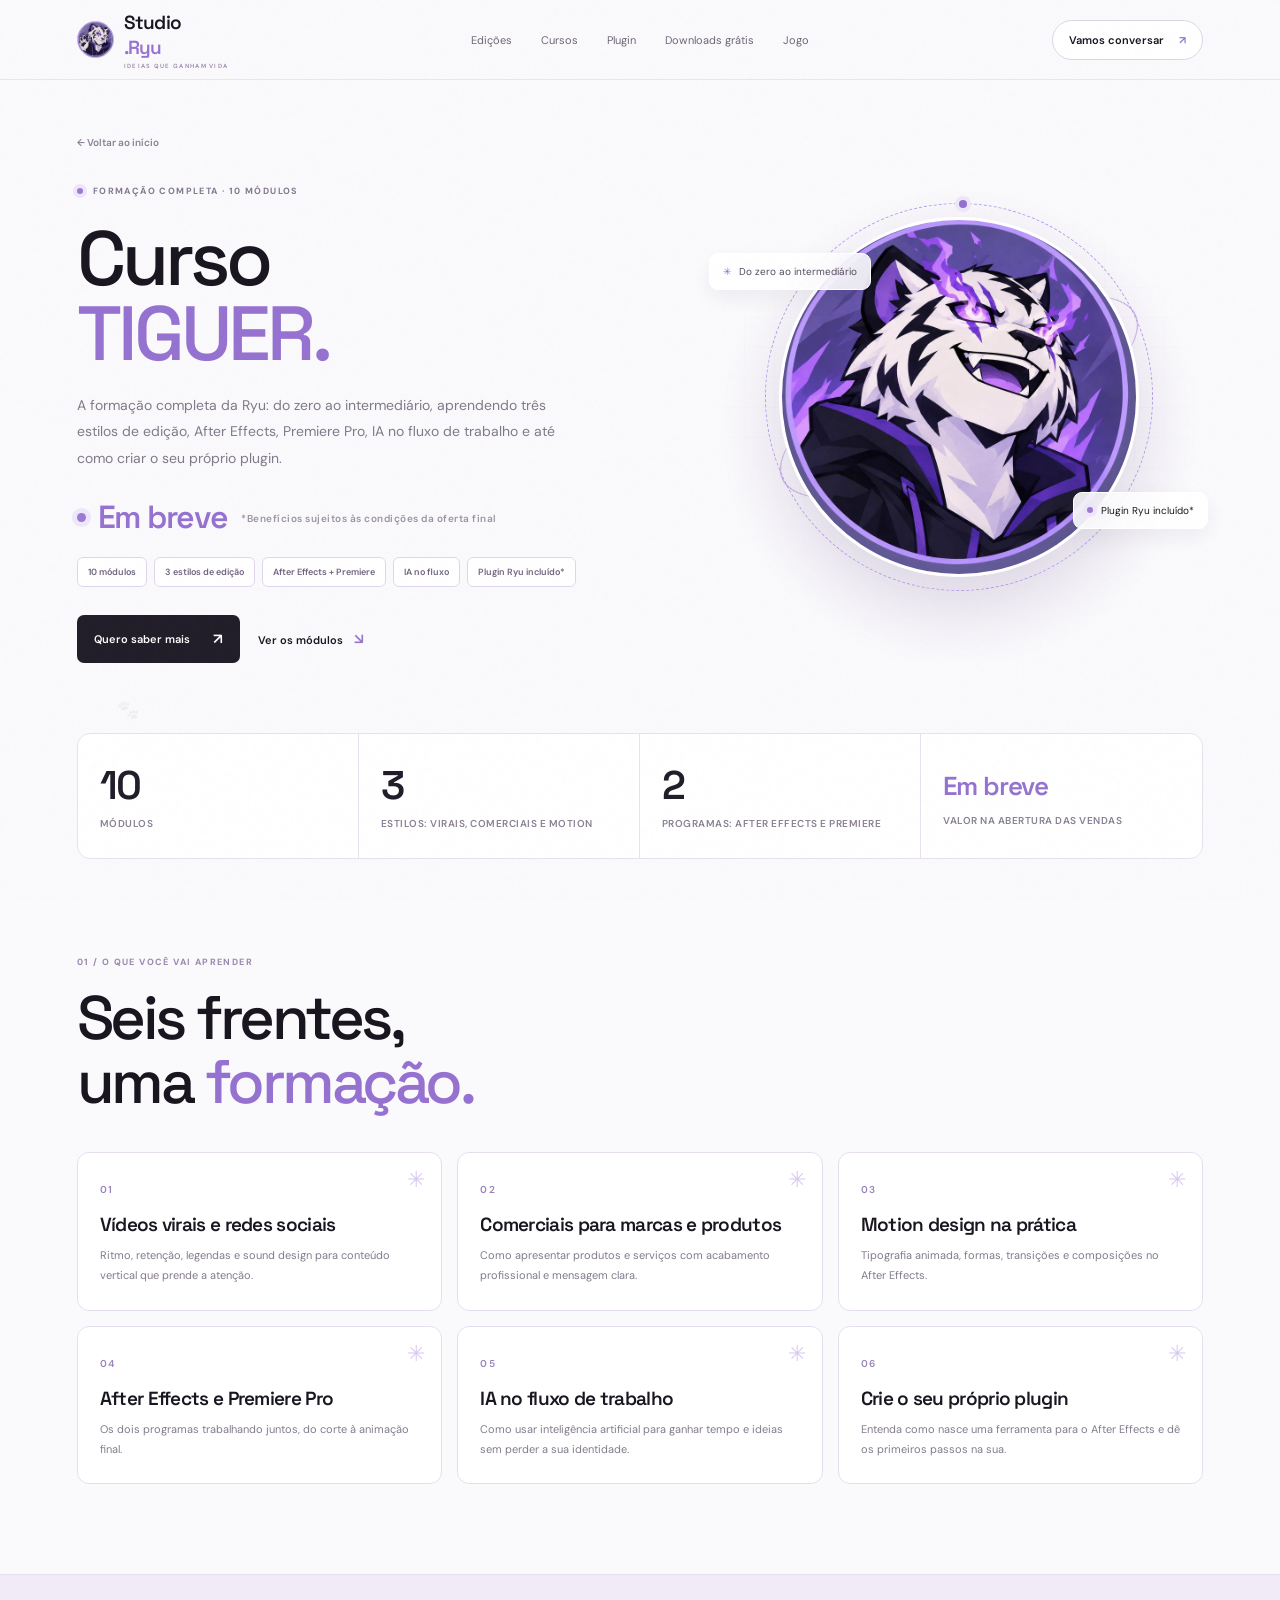
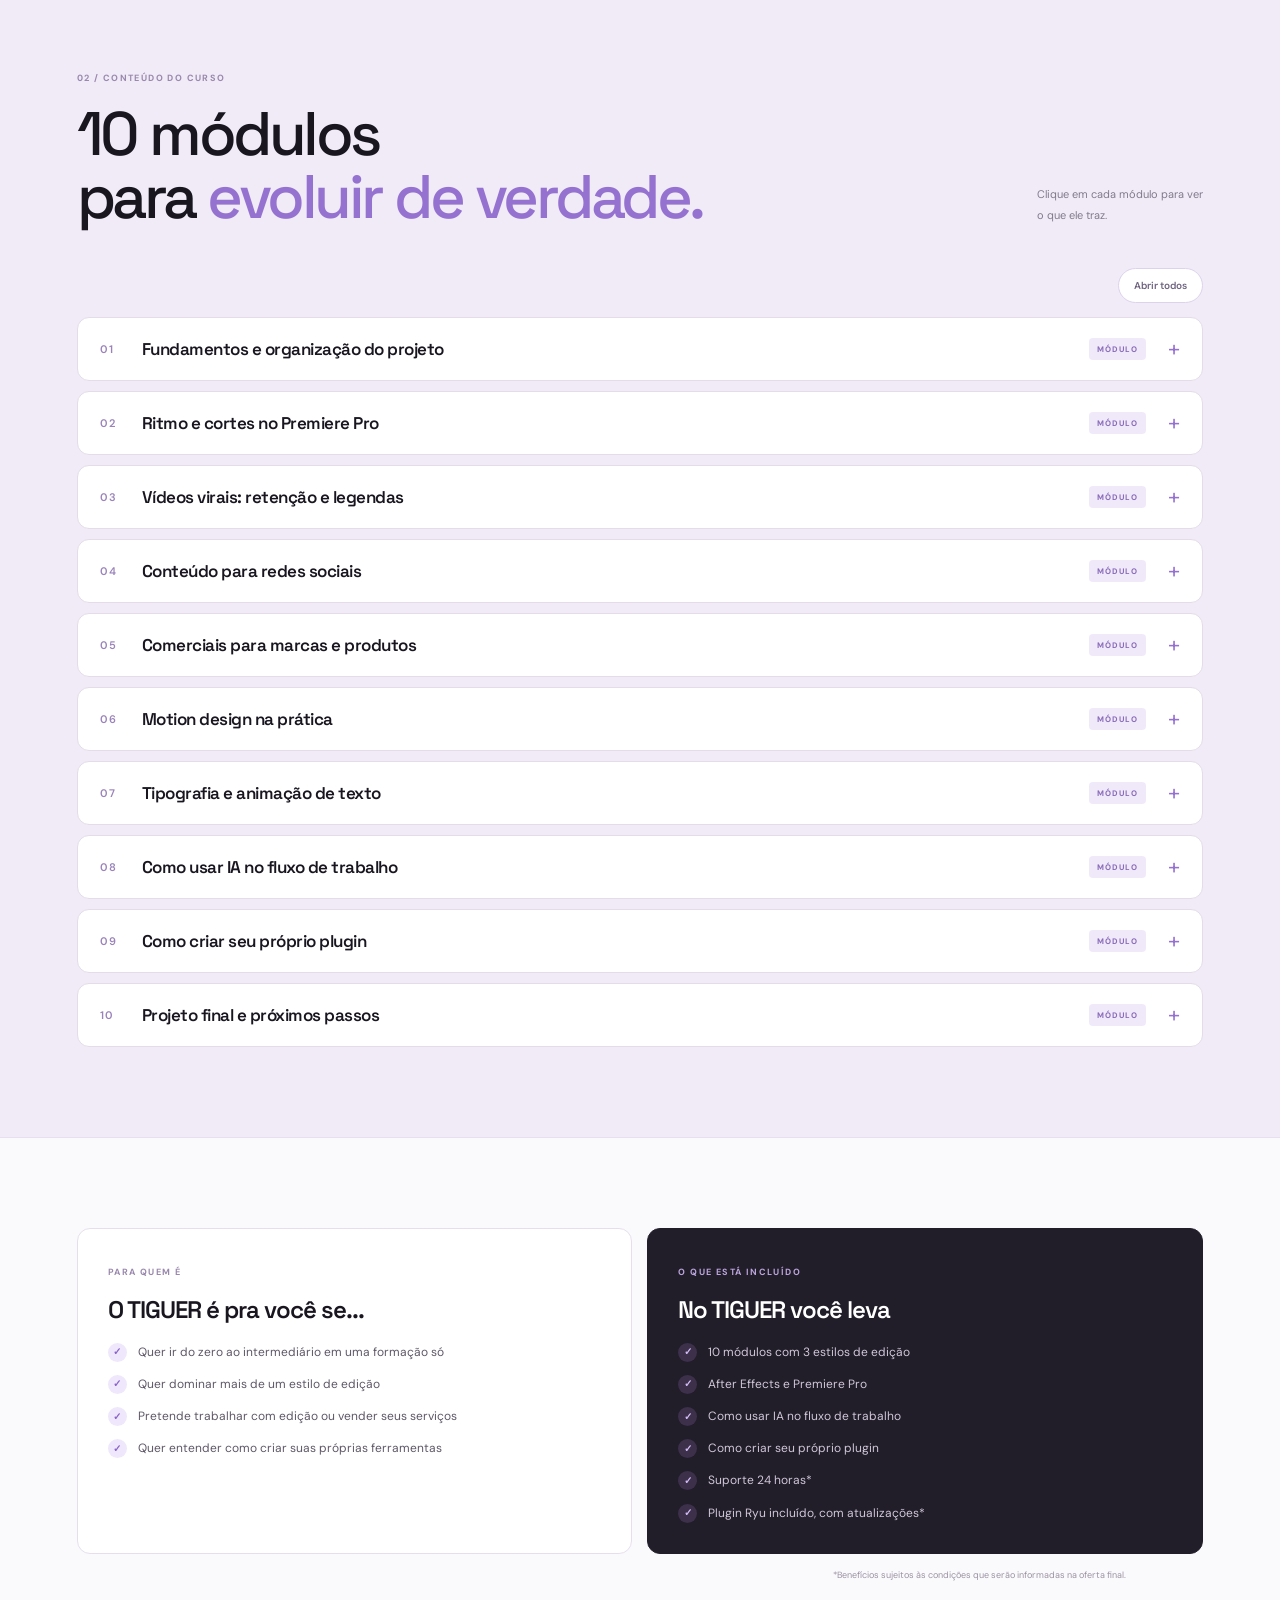
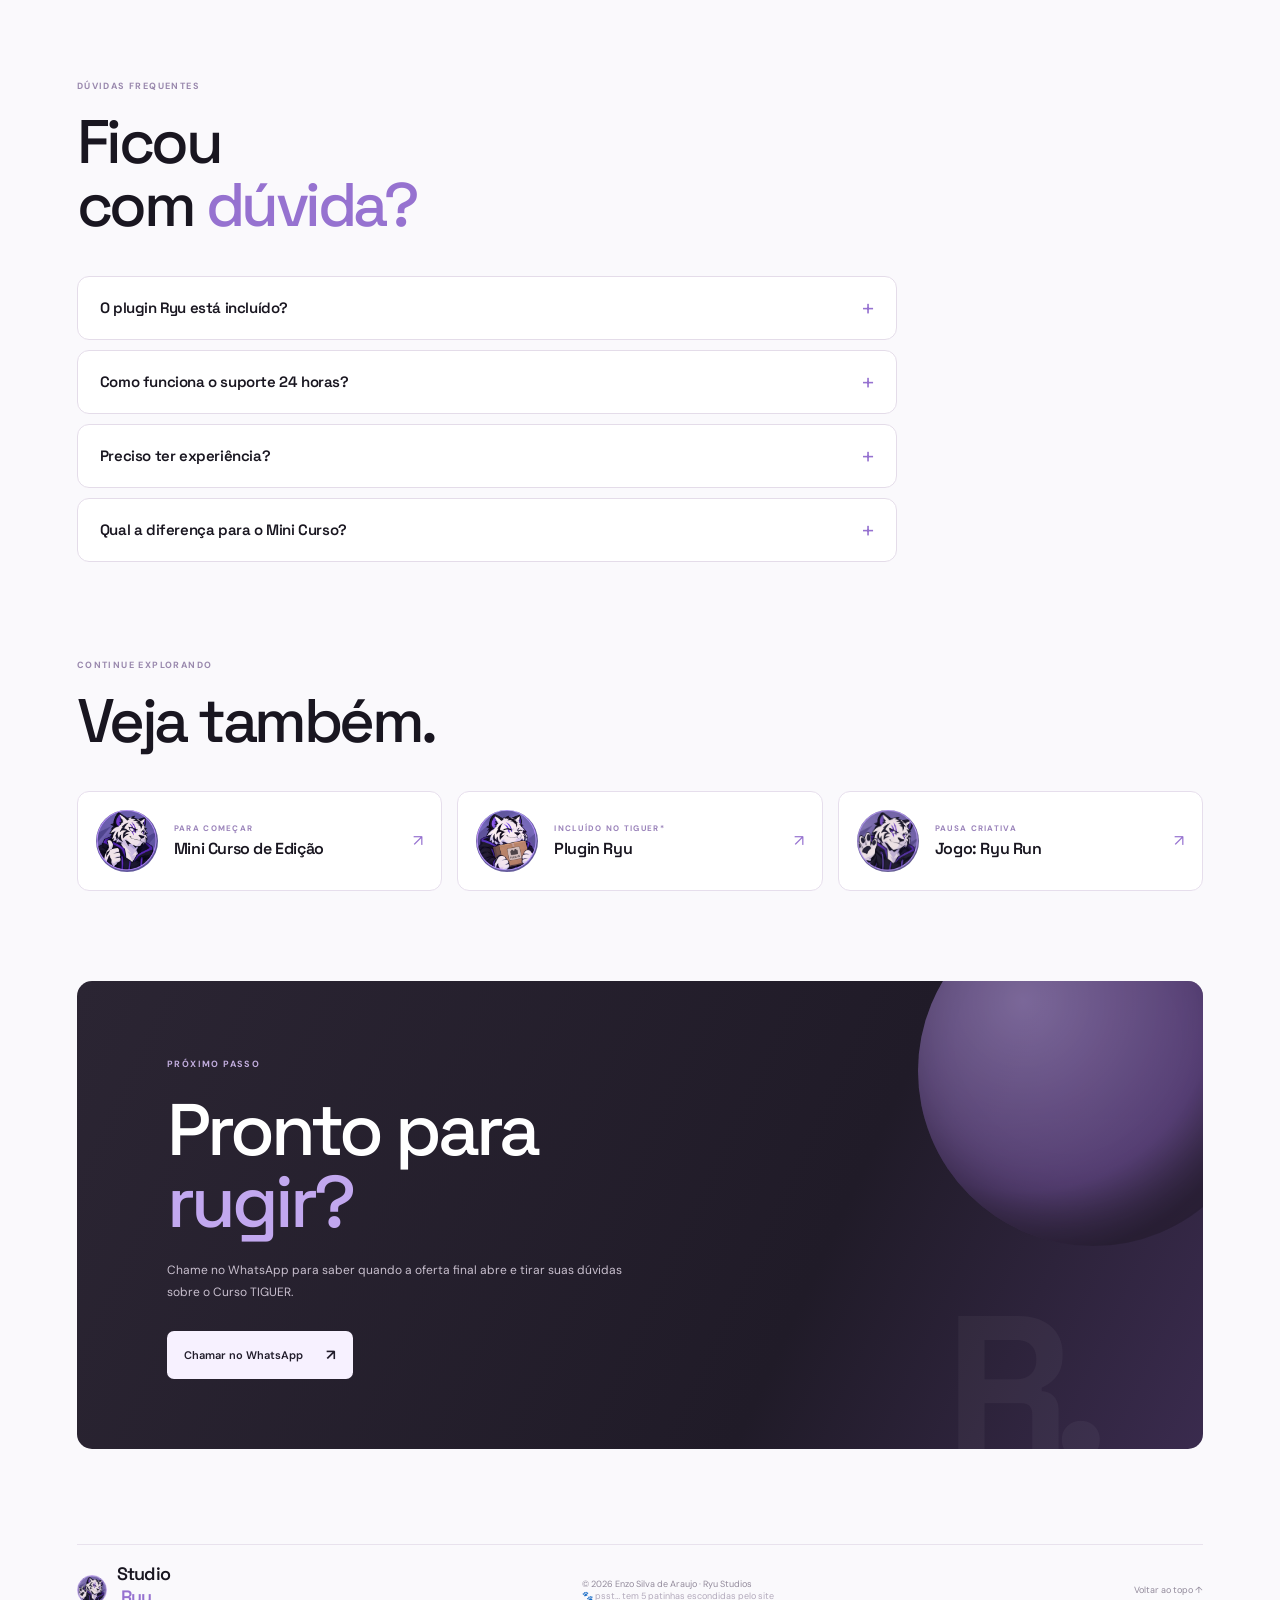
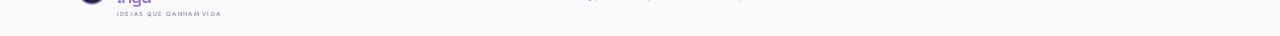
==== commit 2e7e9978: "Add files via upload" ====
--- a/curso-tiguer.html
+++ b/curso-tiguer.html
@@ -14,27 +14,27 @@
   <header class="header">
     <a class="brand" href="index.html"><img src="assets/ryu-tiger-avatar.jpeg" alt="" class="brand-avatar"><span>Studio<span class="purple">.Ryu</span><small>IDEIAS QUE GANHAM VIDA</small></span></a>
     <button class="menu-toggle" aria-label="Abrir menu" aria-expanded="false"><i></i><i></i></button>
-    <nav class="nav"><a href="index.html#edicoes">Edições</a><a href="index.html#cursos">Cursos</a><a href="index.html#plugin">Plugin</a><a href="index.html#downloads">Downloads grátis</a><a href="index.html#jogo">Jogo</a></nav>
+    <nav class="nav"><a href="index.html#edicoes">Edições</a><a href="index.html#cursos">Cursos</a><a href="index.html#plugin">Plugin</a><a href="downloads.html">Downloads grátis</a><a href="index.html#jogo">Jogo</a></nav>
     <a class="header-cta" href="index.html#contato">Vamos conversar <span>↗</span></a>
   </header>
   <main id="top">
     <section class="page-hero wrap">
       <div class="reveal"><a class="crumb" href="index.html#cursos">← Voltar ao início</a>
         <div class="eyebrow" style="margin-top:34px"><span class="dot"></span> FORMAÇÃO COMPLETA · 10 MÓDULOS</div>
-        <h1>Curso<br><span class="purple">TIGUER.</span></h1><p class="hero-text">A formação completa da Ryu: do zero ao intermediário, aprendendo três estilos de edição, After Effects, Premiere Pro, IA no fluxo de trabalho e até como criar o seu próprio plugin.</p><div class="price-line"><div class="price">R$ 120<span>,00</span></div><small>*Benefícios sujeitos às condições da oferta final</small></div>
+        <h1>Curso<br><span class="purple">TIGUER.</span></h1><p class="hero-text">A formação completa da Ryu: do zero ao intermediário, aprendendo três estilos de edição, After Effects, Premiere Pro, IA no fluxo de trabalho e até como criar o seu próprio plugin.</p><div class="price-line"><div class="price soon">Em breve</div><small>*Benefícios sujeitos às condições da oferta final</small></div>
         <div class="meta-chips"><span>10 módulos</span><span>3 estilos de edição</span><span>After Effects + Premiere</span><span>IA no fluxo</span><span>Plugin Ryu incluído*</span></div>
-        <div class="hero-cta"><a class="btn dark-btn" href="https://wa.me/5571983716396?text=Oi%20Enzo%21%20Tenho%20interesse%20no%20Curso%20TIGUER%20%28R%24%20120%29.%20Pode%20me%20passar%20os%20detalhes%3F" target="_blank" rel="noreferrer">Quero saber mais <span>↗</span></a><a class="plain-link" href="#modulos">Ver os módulos <span>↘</span></a></div>
+        <div class="hero-cta"><a class="btn dark-btn" href="https://wa.me/5571983716396?text=Oi%20Enzo%21%20Tenho%20interesse%20no%20Curso%20TIGUER.%20Pode%20me%20avisar%20quando%20abrir%3F" target="_blank" rel="noreferrer">Quero saber mais <span>↗</span></a><a class="plain-link" href="#modulos">Ver os módulos <span>↘</span></a></div>
       </div>
       <div class="page-hero-art reveal"><div class="art-grid"></div><div class="orbit orbit-a"></div><div class="orbit orbit-b"></div><div class="mascot" data-says="RAWR! 🔥|Do zero ao intermediário!|Isso aqui pega fogo!"><span class="mascot-ring"></span><img src="assets/tigre-tiguer.jpeg" alt="Mascote tigre da Ryu Studios"></div><div class="float-tag tag-one">✳ <span>Do zero ao intermediário</span></div><div class="float-tag tag-two"><span class="status-pill"></span> Plugin Ryu incluído*</div></div>
       <button class="paw" data-paw="tiguer" style="left:3%;bottom:18px" aria-label="Patinha escondida">🐾</button>
     </section>
-<section class="wrap" style="margin-top:-10px"><div class="facts reveal"><div><b data-count="10">0</b><span>MÓDULOS</span></div><div><b data-count="3">0</b><span>ESTILOS: VIRAIS, COMERCIAIS E MOTION</span></div><div><b data-count="2">0</b><span>PROGRAMAS: AFTER EFFECTS E PREMIERE</span></div><div><b data-count="120" data-suffix=",00" data-prefix="R$ ">0</b><span>INVESTIMENTO ÚNICO</span></div></div></section>
+<section class="wrap" style="margin-top:-10px"><div class="facts reveal"><div><b data-count="10">0</b><span>MÓDULOS</span></div><div><b data-count="3">0</b><span>ESTILOS: VIRAIS, COMERCIAIS E MOTION</span></div><div><b data-count="2">0</b><span>PROGRAMAS: AFTER EFFECTS E PREMIERE</span></div><div><b class="soon-b">Em breve</b><span>VALOR NA ABERTURA DAS VENDAS</span></div></div></section>
 <section class="wrap sec" id="aprender"><div class="section-heading reveal"><div><span class="eyebrow-number">01 / O QUE VOCÊ VAI APRENDER</span><h2>Seis frentes,<br>uma <span class="purple">formação.</span></h2></div></div><div class="learn-grid"><article class="learn-card reveal"><span class="num">01</span><h3>Vídeos virais e redes sociais</h3><p>Ritmo, retenção, legendas e sound design para conteúdo vertical que prende a atenção.</p></article><article class="learn-card reveal"><span class="num">02</span><h3>Comerciais para marcas e produtos</h3><p>Como apresentar produtos e serviços com acabamento profissional e mensagem clara.</p></article><article class="learn-card reveal"><span class="num">03</span><h3>Motion design na prática</h3><p>Tipografia animada, formas, transições e composições no After Effects.</p></article><article class="learn-card reveal"><span class="num">04</span><h3>After Effects e Premiere Pro</h3><p>Os dois programas trabalhando juntos, do corte à animação final.</p></article><article class="learn-card reveal"><span class="num">05</span><h3>IA no fluxo de trabalho</h3><p>Como usar inteligência artificial para ganhar tempo e ideias sem perder a sua identidade.</p></article><article class="learn-card reveal"><span class="num">06</span><h3>Crie o seu próprio plugin</h3><p>Entenda como nasce uma ferramenta para o After Effects e dê os primeiros passos na sua.</p></article></div></section>
 <div class="band" id="modulos"><div class="wrap sec" style="padding-top:90px;padding-bottom:90px"><div class="section-heading reveal"><div><span class="eyebrow-number">02 / CONTEÚDO DO CURSO</span><h2>10 módulos<br>para <span class="purple">evoluir de verdade.</span></h2></div><p>Clique em cada módulo para ver<br>o que ele traz.</p></div><div class="modules-bar"><button class="chip-btn" data-toggle-all="#mods">Abrir todos</button></div><div class="modules reveal" id="mods"><details class="module"><summary><span class="mn">01</span><h3>Fundamentos e organização do projeto</h3><span class="tagm">MÓDULO</span></summary><div class="module-body"><p>A base de tudo: como pensar o vídeo antes de abrir o programa e manter o projeto organizado.</p><ul><li>Fluxo de trabalho do início ao fim</li><li>Interface e atalhos essenciais</li><li>Organização de arquivos e pastas</li></ul></div></details><details class="module"><summary><span class="mn">02</span><h3>Ritmo e cortes no Premiere Pro</h3><span class="tagm">MÓDULO</span></summary><div class="module-body"><p>O que dá vida a uma edição é o ritmo. Aqui você treina o olhar para o corte certo.</p><ul><li>Montagem e cortes com intenção</li><li>Transições e continuidade</li><li>Áudio e limpeza de som</li></ul></div></details><details class="module"><summary><span class="mn">03</span><h3>Vídeos virais: retenção e legendas</h3><span class="tagm">MÓDULO</span></summary><div class="module-body"><p>Técnicas para conteúdo vertical que segura o espectador até o fim.</p><ul><li>Estrutura de um vídeo curto</li><li>Legendas com personalidade</li><li>Sound design e efeitos visuais</li></ul></div></details><details class="module"><summary><span class="mn">04</span><h3>Conteúdo para redes sociais</h3><span class="tagm">MÓDULO</span></summary><div class="module-body"><p>Vídeos pensados para cada plataforma, com identidade consistente.</p><ul><li>Formatos para feed, stories e shorts</li><li>Hierarquia de informação</li><li>Padronização visual de um perfil</li></ul></div></details><details class="module"><summary><span class="mn">05</span><h3>Comerciais para marcas e produtos</h3><span class="tagm">MÓDULO</span></summary><div class="module-body"><p>Como transformar um produto ou serviço em um vídeo que vende bem a ideia.</p><ul><li>Planejamento e roteiro curto</li><li>Texto claro e ritmo intencional</li><li>Acabamento profissional</li></ul></div></details><details class="module"><summary><span class="mn">06</span><h3>Motion design na prática</h3><span class="tagm">MÓDULO</span></summary><div class="module-body"><p>Primeiros projetos de animação no After Effects, do zero ao movimento.</p><ul><li>Keyframes, easing e interpolação</li><li>Formas, máscaras e transições</li><li>Composição gráfica</li></ul></div></details><details class="module"><summary><span class="mn">07</span><h3>Tipografia e animação de texto</h3><span class="tagm">MÓDULO</span></summary><div class="module-body"><p>Texto em movimento é uma das ferramentas mais fortes de uma edição.</p><ul><li>Animações de texto do básico ao avançado</li><li>Combinação de fontes e hierarquia</li><li>Títulos para vídeos e reels</li></ul></div></details><details class="module"><summary><span class="mn">08</span><h3>Como usar IA no fluxo de trabalho</h3><span class="tagm">MÓDULO</span></summary><div class="module-body"><p>Inteligência artificial como aliada: ideias, agilidade e organização.</p><ul><li>Onde a IA ajuda de verdade na edição</li><li>Como incluir no seu fluxo sem perder identidade</li><li>Boas práticas e limites</li></ul></div></details><details class="module"><summary><span class="mn">09</span><h3>Como criar seu próprio plugin</h3><span class="tagm">MÓDULO</span></summary><div class="module-body"><p>Entenda a lógica por trás de um plugin e comece a criar ferramentas que aceleram o seu trabalho.</p><ul><li>Como uma ferramenta nasce</li><li>Primeiros passos para o After Effects</li><li>Ideias de plugins para o seu fluxo</li></ul></div></details><details class="module"><summary><span class="mn">10</span><h3>Projeto final e próximos passos</h3><span class="tagm">MÓDULO</span></summary><div class="module-body"><p>Reúna o que aprendeu em um projeto seu e saia com direção para evoluir.</p><ul><li>Projeto final com o seu estilo</li><li>Revisão e ajustes</li><li>Como continuar evoluindo</li></ul></div></details></div></div></div>
 <section class="wrap sec"><div class="split"><div class="panel reveal"><span class="eyebrow-number">PARA QUEM É</span><h3>O TIGUER é pra você se...</h3><ul class="checks"><li>Quer ir do zero ao intermediário em uma formação só</li><li>Quer dominar mais de um estilo de edição</li><li>Pretende trabalhar com edição ou vender seus serviços</li><li>Quer entender como criar suas próprias ferramentas</li></ul></div><div class="panel dark reveal"><span class="eyebrow-number" style="color:#bba5dd">O QUE ESTÁ INCLUÍDO</span><h3>No TIGUER você leva</h3><ul class="checks"><li>10 módulos com 3 estilos de edição</li><li>After Effects e Premiere Pro</li><li>Como usar IA no fluxo de trabalho</li><li>Como criar seu próprio plugin</li><li>Suporte 24 horas*</li><li>Plugin Ryu incluído, com atualizações*</li></ul></div></div></section>
 <p class="fine-print wrap" style="margin-top:14px;text-align:right">*Benefícios sujeitos às condições que serão informadas na oferta final.</p>
 <section class="wrap sec"><div class="section-heading reveal"><div><span class="eyebrow-number">DÚVIDAS FREQUENTES</span><h2>Ficou<br>com <span class="purple">dúvida?</span></h2></div></div><div class="faq-list reveal"><details class="faq"><summary><h3>O plugin Ryu está incluído?</h3></summary><div class="faq-body"><p>Sim, o plugin Ryu está incluído no TIGUER, com atualizações*, conforme as condições que serão informadas na oferta final. Veja o que ele faz na página do plugin.</p></div></details><details class="faq"><summary><h3>Como funciona o suporte 24 horas?</h3></summary><div class="faq-body"><p>O curso prevê suporte 24 horas*, e as condições exatas serão confirmadas na oferta final.</p></div></details><details class="faq"><summary><h3>Preciso ter experiência?</h3></summary><div class="faq-body"><p>Não. O TIGUER vai do zero ao intermediário.</p></div></details><details class="faq"><summary><h3>Qual a diferença para o Mini Curso?</h3></summary><div class="faq-body"><p>O Mini Curso leva você à primeira edição finalizada. O TIGUER é a formação completa, com três estilos de edição, IA no fluxo de trabalho e criação de plugin.</p></div></details></div></section>
 <section class="wrap sec"><div class="section-heading reveal"><div><span class="eyebrow-number">CONTINUE EXPLORANDO</span><h2>Veja também.</h2></div></div><div class="next-grid"><a class="next-card reveal" href="mini-curso.html"><img src="assets/tigre-mini.jpeg" alt=""><div><small>PARA COMEÇAR</small><b>Mini Curso de Edição</b></div><em>↗</em></a><a class="next-card reveal" href="plugin.html"><img src="assets/tigre-plugin.jpeg" alt=""><div><small>INCLUÍDO NO TIGUER*</small><b>Plugin Ryu</b></div><em>↗</em></a><a class="next-card reveal" href="index.html#jogo"><img src="assets/ryu-tiger-avatar.jpeg" alt=""><div><small>PAUSA CRIATIVA</small><b>Jogo: Ryu Run</b></div><em>↗</em></a></div></section>
-    <section class="contact wrap tight"><div class="contact-panel reveal"><div class="contact-orb"></div><span class="eyebrow-number">PRÓXIMO PASSO</span><h2>Pronto para<br><span>rugir?</span></h2><p>Chame no WhatsApp para saber quando a oferta final abre e tirar suas dúvidas sobre o Curso TIGUER.</p><div class="contact-actions"><a class="btn light-btn" href="https://wa.me/5571983716396?text=Oi%20Enzo%21%20Tenho%20interesse%20no%20Curso%20TIGUER%20%28R%24%20120%29.%20Pode%20me%20passar%20os%20detalhes%3F" target="_blank" rel="noreferrer">Chamar no WhatsApp <span>↗</span></a></div><span class="contact-ghost">R.</span></div></section>
+    <section class="contact wrap tight"><div class="contact-panel reveal"><div class="contact-orb"></div><span class="eyebrow-number">PRÓXIMO PASSO</span><h2>Pronto para<br><span>rugir?</span></h2><p>Chame no WhatsApp para saber quando a oferta final abre e tirar suas dúvidas sobre o Curso TIGUER.</p><div class="contact-actions"><a class="btn light-btn" href="https://wa.me/5571983716396?text=Oi%20Enzo%21%20Tenho%20interesse%20no%20Curso%20TIGUER.%20Pode%20me%20avisar%20quando%20abrir%3F" target="_blank" rel="noreferrer">Chamar no WhatsApp <span>↗</span></a></div><span class="contact-ghost">R.</span></div></section>
   <footer class="footer wrap"><a class="brand" href="index.html#inicio"><img src="assets/ryu-tiger-avatar.jpeg" alt="" class="brand-avatar"><span>Studio<span class="purple">.Ryu</span><small>IDEIAS QUE GANHAM VIDA</small></span></a><span>© <span id="year"></span> Enzo Silva de Araujo · Ryu Studios<br><span class="paw-hint"><button type="button" data-paw-hint>🐾 psst… tem 5 patinhas escondidas pelo site</button></span></span><a href="#top">Voltar ao topo ↑</a></footer>
 </body></html>
--- a/style.css
+++ b/style.css
@@ -269,3 +269,112 @@
   .sec{padding-top:65px}.band{margin-top:65px}
 }
 @media(prefers-reduced-motion:reduce){.cursor-glow,.ember,.confetti{display:none}.mascot-ring{animation:none}}
+
+
+/* ============ V3 — "Em breve", só Beta, ranking do jogo e central de downloads ============ */
+.price.soon{font-size:32px;letter-spacing:-1.3px;display:inline-flex;align-items:center;gap:12px;color:#9672d0}
+.price.soon:before{content:'';width:9px;height:9px;border-radius:50%;background:#9b7ad3;box-shadow:0 0 0 5px #eee6fa;animation:soonpulse 1.8s ease-in-out infinite}
+.featured-course .price.soon:before{background:#c9a9f5;box-shadow:0 0 0 5px #3c304b}
+@keyframes soonpulse{50%{box-shadow:0 0 0 9px #9b7ad322;transform:scale(.85)}}
+.facts b.soon-b{font-size:26px;letter-spacing:-1.1px;padding:9px 0 5px;color:#9672d0}
+.plugin-options.single{grid-template-columns:1fr}
+.versions.single{grid-template-columns:minmax(0,520px)}
+
+/* jogo: formulário de apelido e ranking */
+.g-save{display:flex;gap:8px;flex-wrap:wrap;justify-content:center;margin-top:6px;padding:0 10px}
+.g-save[hidden]{display:none}
+.g-save input{font:600 12px var(--font);border:1px solid #6c4fa0;background:#2b2535;color:#fff;border-radius:7px;padding:13px 14px;width:170px;outline:none;transition:border-color .2s,box-shadow .2s}
+.g-save input:focus{border-color:#caa6ff;box-shadow:0 0 0 3px #9c5cff33}
+.g-save input::placeholder{color:#8f84a1}
+.g-save .btn{margin:0;border:0;font-family:inherit}
+.rank{margin-top:20px;border-top:1px solid #342b40;padding-top:20px}
+.rank-head{display:flex;justify-content:space-between;align-items:flex-end;gap:12px;margin-bottom:14px;flex-wrap:wrap}
+.rank-head .eyebrow-number{color:#a99bbd}
+.rank-head h3{font:600 24px var(--display);letter-spacing:-1px;margin:8px 0 0}
+.rank-tag{font-size:8px;letter-spacing:1.3px;font-weight:700;color:#d3bdf6;background:#3c304b;border-radius:5px;padding:7px 9px}
+.rank-list{list-style:none;margin:0;padding:0;display:grid;gap:7px}
+.rank-list li{display:grid;grid-template-columns:34px 1fr auto 70px;gap:10px;align-items:center;background:#2b2535;border:1px solid #3d3449;border-radius:9px;padding:11px 14px;animation:itemin .5s both;transition:transform .2s,border-color .2s}
+.rank-list li:hover{transform:translateX(5px);border-color:#6c4fa0}
+.rank-list li.me{border-color:#caa6ff;background:#35294a}
+.rank-list li:nth-child(1){background:linear-gradient(90deg,#4a3668,#2b2535)}
+.rk-pos{font:600 13px var(--display);color:#a99bbd;text-align:center}
+.rk-name{font:600 13px var(--display);letter-spacing:-.2px;overflow:hidden;text-overflow:ellipsis;white-space:nowrap}
+.rk-tries{font-size:9px;letter-spacing:.8px;font-weight:600;color:#8f84a1}
+.rk-score{font:600 17px var(--display);text-align:right;color:#e5d5ff}
+.rank-empty{font-size:12px;color:#a99bbd;margin:0;padding:14px 0 4px}
+.rank-empty[hidden]{display:none}
+@media(max-width:640px){.rank-list li{grid-template-columns:28px 1fr 56px}.rk-tries{display:none}.g-save input{width:100%}}
+
+/* central de downloads */
+@keyframes itemin{from{opacity:0;transform:translateY(14px) scale(.98)}to{opacity:1;transform:none}}
+.dl-hero .page-hero-art .mascot{width:min(380px,84%)}
+.dl-hero .page-hero-art .mascot img{border-radius:24px}
+.dl-stats{display:flex;gap:26px;margin:24px 0 28px;flex-wrap:wrap}
+.dl-stats div b{display:block;font:600 34px var(--display);letter-spacing:-1.8px}
+.dl-stats div span{font-size:9px;letter-spacing:1.3px;font-weight:700;color:#9a83ba}
+.cat-grid{display:grid;grid-template-columns:repeat(4,1fr);gap:14px}
+.cat-card{position:relative;text-align:left;border:1px solid #e4dce9;background:#fff;border-radius:14px;padding:22px 20px 18px;overflow:hidden;color:inherit;transition:transform .3s cubic-bezier(.2,.8,.3,1),box-shadow .3s,border-color .3s;--mx:50%;--my:50%;animation:itemin .55s both}
+.cat-card:before{content:'';position:absolute;inset:0;background:radial-gradient(240px circle at var(--mx) var(--my),color-mix(in srgb,var(--c) 22%,transparent),transparent 65%);opacity:0;transition:opacity .3s;pointer-events:none}
+.cat-card:hover{transform:translateY(-6px);box-shadow:0 20px 40px #31213e14;border-color:var(--c)}
+.cat-card:hover:before,.cat-card.on:before{opacity:1}
+.cat-card.on{border-color:var(--c);box-shadow:0 0 0 2px color-mix(in srgb,var(--c) 40%,transparent),0 20px 40px #31213e12}
+.cat-ico{width:48px;height:48px;border-radius:14px;background:var(--c);color:#fff;display:grid;place-items:center;font:600 22px var(--display);margin-bottom:18px;transition:transform .4s cubic-bezier(.3,1.7,.5,1);position:relative}
+.cat-card:hover .cat-ico{transform:rotate(-10deg) scale(1.14)}
+.cat-card h3{font:600 17px var(--display);letter-spacing:-.5px;margin:0 0 6px;position:relative}
+.cat-card p{font-size:11px;line-height:1.7;color:#837b8c;margin:0 0 16px;min-height:38px;position:relative}
+.cat-count{font-size:9px;letter-spacing:1.2px;font-weight:700;color:var(--c);display:flex;justify-content:space-between;position:relative}
+.cat-count i{font-style:normal;transition:transform .25s}
+.cat-card:hover .cat-count i{transform:translate(3px,-3px)}
+.dl-toolbar{display:grid;gap:14px;margin-bottom:18px}
+.dl-search{position:relative}
+.dl-search input{width:100%;font:500 14px var(--font);border:1px solid #ddd2ec;background:#fff;border-radius:12px;padding:17px 56px 17px 48px;outline:none;color:var(--ink);transition:border-color .2s,box-shadow .2s}
+.dl-search input:focus{border-color:#9672d0;box-shadow:0 0 0 4px #9672d022}
+.dl-search:before{content:'⌕';position:absolute;left:18px;top:50%;transform:translateY(-52%);font-size:22px;color:#9672d0}
+.dl-search kbd{position:absolute;right:14px;top:50%;transform:translateY(-50%);font:700 10px var(--font);border:1px solid #ddd2ec;border-radius:6px;padding:4px 8px;color:#9a83ba;background:#faf8fd}
+.dl-chips{display:flex;gap:7px;flex-wrap:wrap}
+.dl-chip{border:1px solid #e0d6ec;background:#fff;border-radius:99px;padding:10px 14px;font-size:10px;font-weight:600;color:#6f6480;transition:all .2s;position:relative;overflow:hidden}
+.dl-chip:hover{border-color:#9672d0;color:#9672d0;transform:translateY(-2px)}
+.dl-chip.on{background:#211d29;border-color:#211d29;color:#fff}
+.dl-chip b{margin-left:6px;font-size:9px;opacity:.6}
+.dl-chip.cart-chip{margin-left:auto;border-color:#caa6ff;background:#f6f0ff;color:#7a53c0}
+.dl-chip.cart-chip.on{background:#9672d0;border-color:#9672d0;color:#fff}
+.cat-info{border-radius:14px;padding:26px 28px;color:#fff;display:flex;gap:22px;align-items:center;margin-bottom:16px;background:linear-gradient(120deg,var(--c,#9471ce),color-mix(in srgb,var(--c,#9471ce) 55%,#211d29));position:relative;overflow:hidden;transition:background .4s}
+.cat-info:after{content:attr(data-ico);position:absolute;right:20px;top:-26px;font:700 150px var(--display);color:#ffffff14;line-height:1;pointer-events:none}
+.cat-info h3{font:600 26px var(--display);letter-spacing:-1.2px;margin:0 0 6px}
+.cat-info p{font-size:12px;line-height:1.8;margin:0;color:#ffffffcc;max-width:560px}
+.cat-info small{margin-left:auto;font:700 9px var(--font);letter-spacing:1.4px;background:#ffffff22;padding:9px 12px;border-radius:6px;white-space:nowrap;position:relative;z-index:1}
+.dl-grid{display:grid;grid-template-columns:repeat(3,1fr);gap:14px}
+.dl-item{--c:#9471ce;--mx:50%;--my:50%;position:relative;background:#fff;border:1px solid #e6deec;border-radius:13px;padding:20px 20px 16px;display:flex;flex-direction:column;overflow:hidden;animation:itemin .5s both;animation-delay:calc(var(--i,0)*45ms);transition:transform .3s,box-shadow .3s,border-color .3s}
+.dl-item:before{content:'';position:absolute;inset:0;background:radial-gradient(260px circle at var(--mx) var(--my),color-mix(in srgb,var(--c) 18%,transparent),transparent 65%);opacity:0;transition:opacity .3s;pointer-events:none}
+.dl-item:hover{transform:translateY(-5px);box-shadow:0 18px 36px #31213e12;border-color:var(--c)}
+.dl-item:hover:before{opacity:1}
+.dl-item>*{position:relative}
+.dl-top{display:flex;align-items:center;gap:10px}
+.dl-ico{width:36px;height:36px;border-radius:10px;background:var(--c);color:#fff;display:grid;place-items:center;font:600 17px var(--display);flex:none}
+.dl-cat{font-size:8px;letter-spacing:1.3px;font-weight:700;color:var(--c);flex:1}
+.dl-cartbtn{border:1px solid #e6deec;background:#faf8fd;border-radius:9px;width:36px;height:36px;font-size:15px;transition:all .25s cubic-bezier(.3,1.7,.5,1);color:#8a7e97}
+.dl-cartbtn:hover{border-color:var(--c);transform:scale(1.12)}
+.dl-cartbtn.on{background:#211d29;border-color:#211d29;color:#e5d5ff;transform:scale(1.05) rotate(-6deg)}
+.dl-item h3{font:600 17px var(--display);letter-spacing:-.5px;margin:16px 0 7px}
+.dl-item p{font-size:11px;line-height:1.8;color:#837b8c;margin:0 0 12px}
+.dl-tags{display:flex;gap:6px;flex-wrap:wrap;margin-bottom:16px}
+.dl-tags span{font-size:9px;border:1px solid #e6dfee;background:#faf8fd;border-radius:5px;padding:5px 8px;color:#746881}
+.dl-foot{margin-top:auto;display:flex;align-items:center;justify-content:space-between;gap:10px;border-top:1px solid #eee8f3;padding-top:14px}
+.dl-meta{font-size:9px;letter-spacing:1px;font-weight:700;color:#a39aaa;display:flex;align-items:center;gap:7px}
+.dl-meta.soon:before{content:'';width:6px;height:6px;border-radius:50%;background:#9b7ad3;box-shadow:0 0 0 3px #eee6fa;animation:soonpulse 1.8s ease-in-out infinite}
+.dl-btn{font-size:10px;font-weight:700;border-radius:7px;padding:10px 12px;background:#211d29;color:#fff;transition:transform .2s,box-shadow .2s}
+.dl-btn:hover{transform:translateY(-2px);box-shadow:0 8px 20px #21152b22}
+.dl-btn.ghost{background:#f1eafb;color:#7a53c0}
+.dl-empty{grid-column:1/-1;text-align:center;padding:50px 20px;background:#fff;border:1px dashed #d9c9f2;border-radius:14px}
+.dl-empty .mascot{width:120px;height:120px;margin-bottom:14px}
+.dl-empty h3{font:600 22px var(--display);letter-spacing:-1px;margin:0 0 6px}
+.dl-empty p{font-size:12px;color:#837b8c;margin:0 0 18px}
+.dl-empty .btn{border:0;font-family:inherit;display:inline-flex}
+.cart-bar{position:fixed;left:50%;bottom:24px;transform:translate(-50%,90px);background:#211d29;color:#f1e8ff;border:1px solid #6c4fa0;border-radius:99px;padding:11px 12px 11px 20px;display:flex;align-items:center;gap:16px;font-size:12px;font-weight:600;box-shadow:0 14px 40px #1a102e55;z-index:75;transition:transform .45s cubic-bezier(.2,1.4,.4,1)}
+.cart-bar.show{transform:translate(-50%,0)}
+.cart-bar button{border:0;border-radius:99px;padding:10px 14px;font-size:11px;font-weight:700;background:#f7f1ff;color:#211c2b}
+.cart-bar .clear{background:none;color:#b6a9c6;padding:10px 4px}
+@media(max-width:850px){.cat-grid{grid-template-columns:repeat(2,1fr)}.dl-grid{grid-template-columns:repeat(2,1fr)}}
+@media(max-width:640px){.cat-grid,.dl-grid{grid-template-columns:1fr}.cat-info{flex-direction:column;align-items:flex-start}.cat-info small{margin-left:0}.dl-chip.cart-chip{margin-left:0}.dl-search kbd{display:none}.cart-bar{width:calc(100% - 28px);justify-content:space-between;bottom:16px}}
+
+.cart-bar.show ~ .toast{bottom:88px}
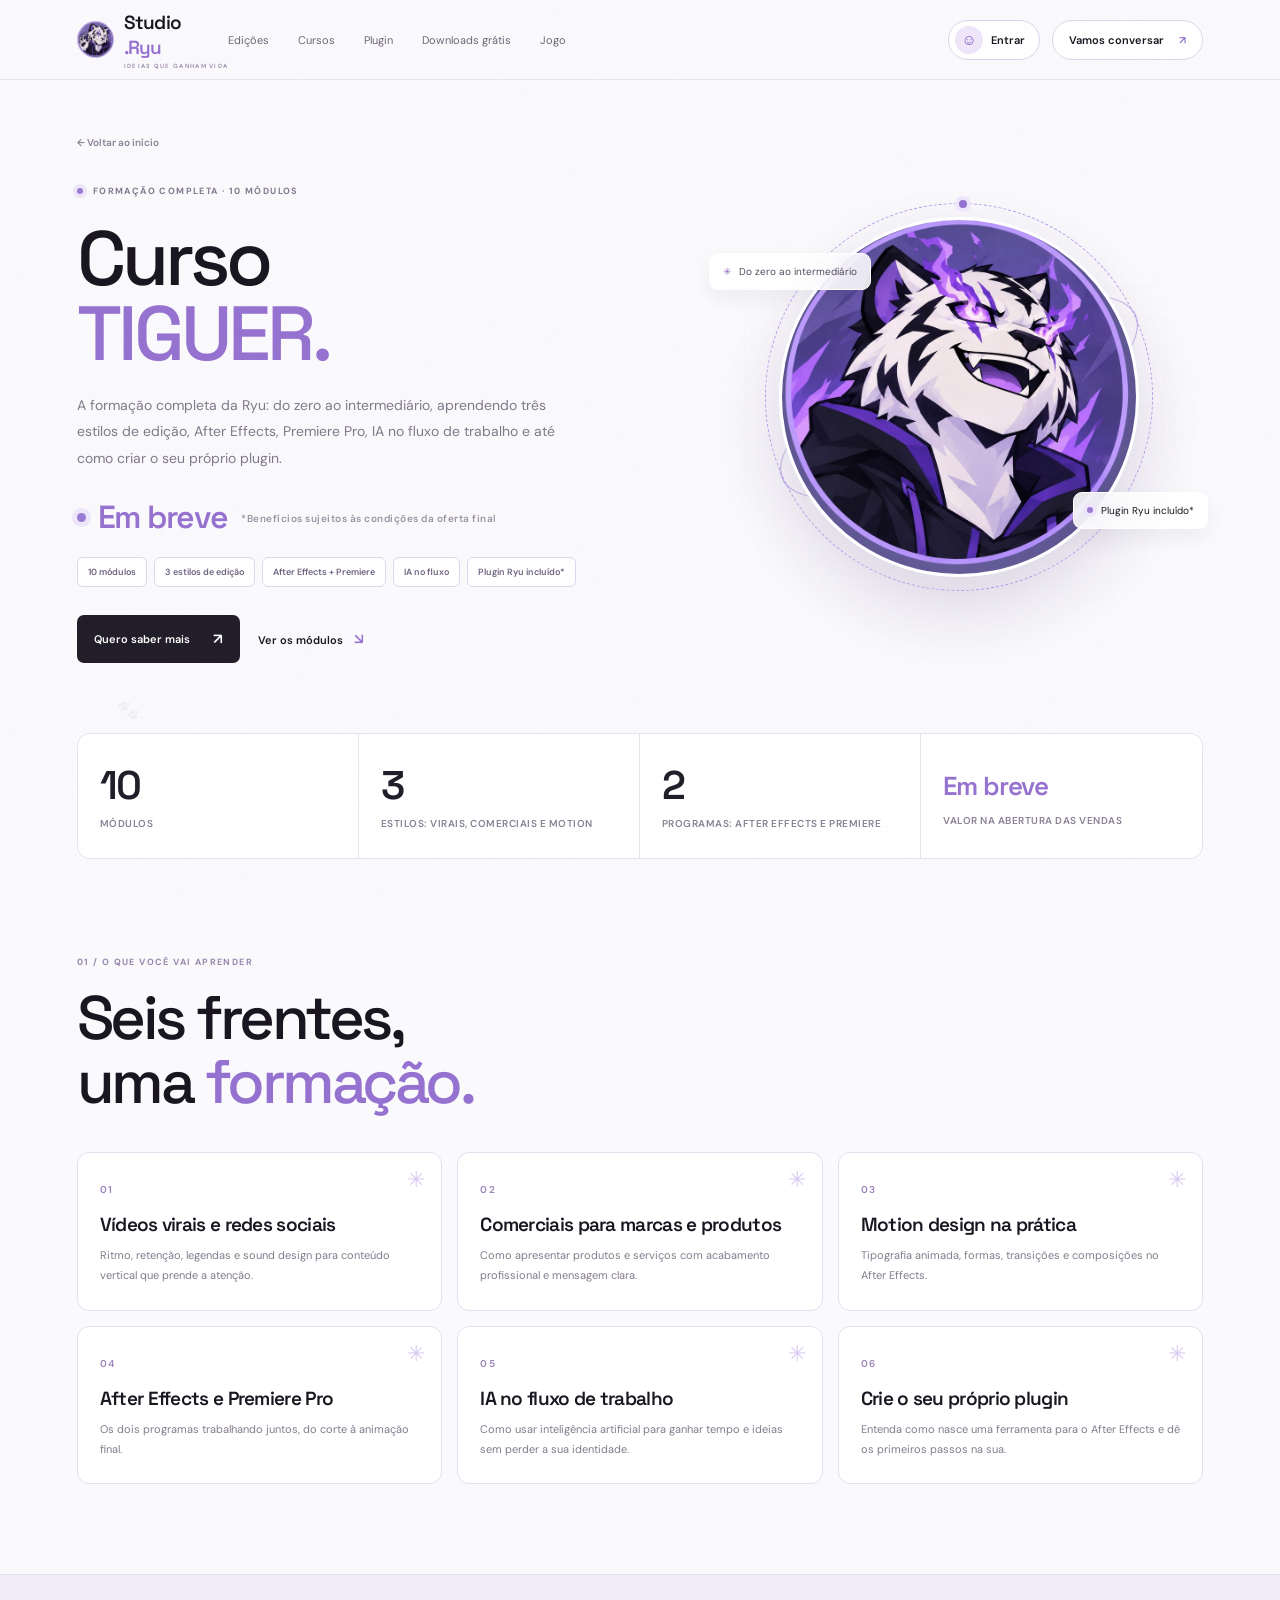
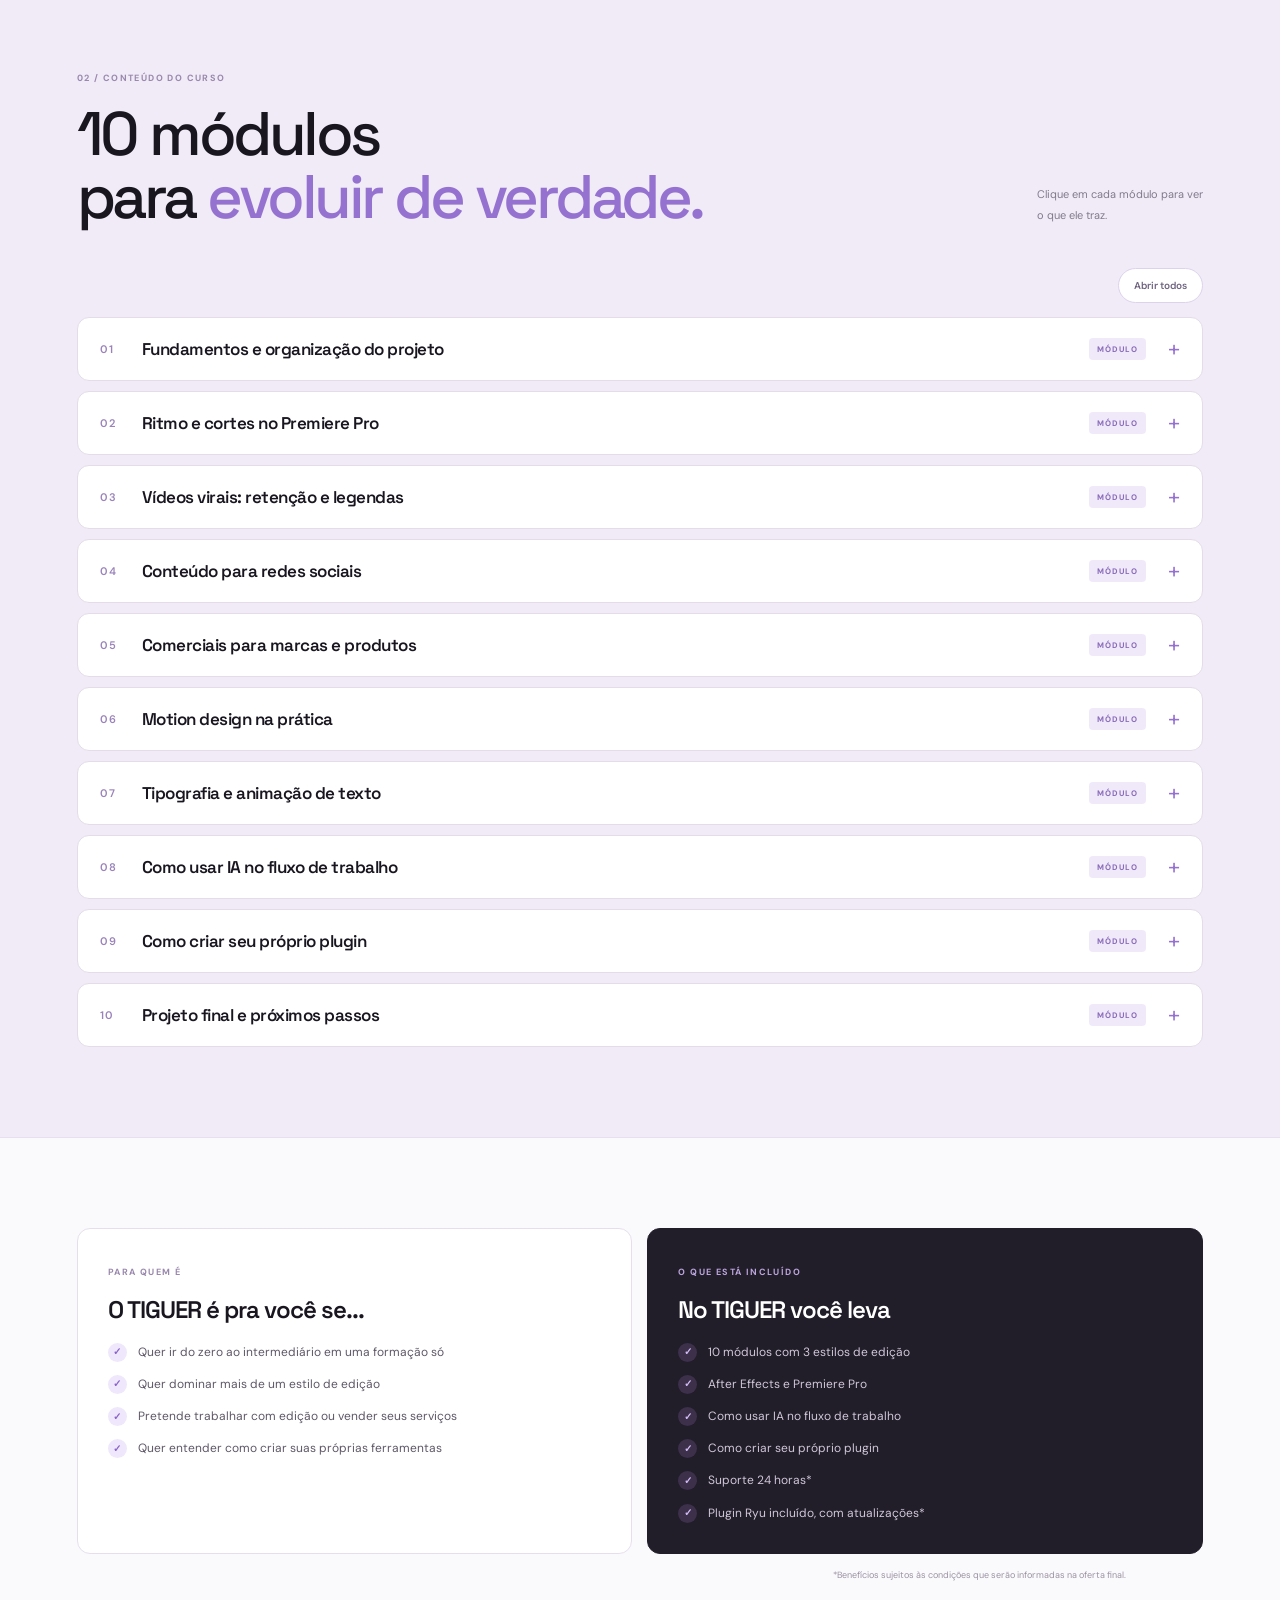
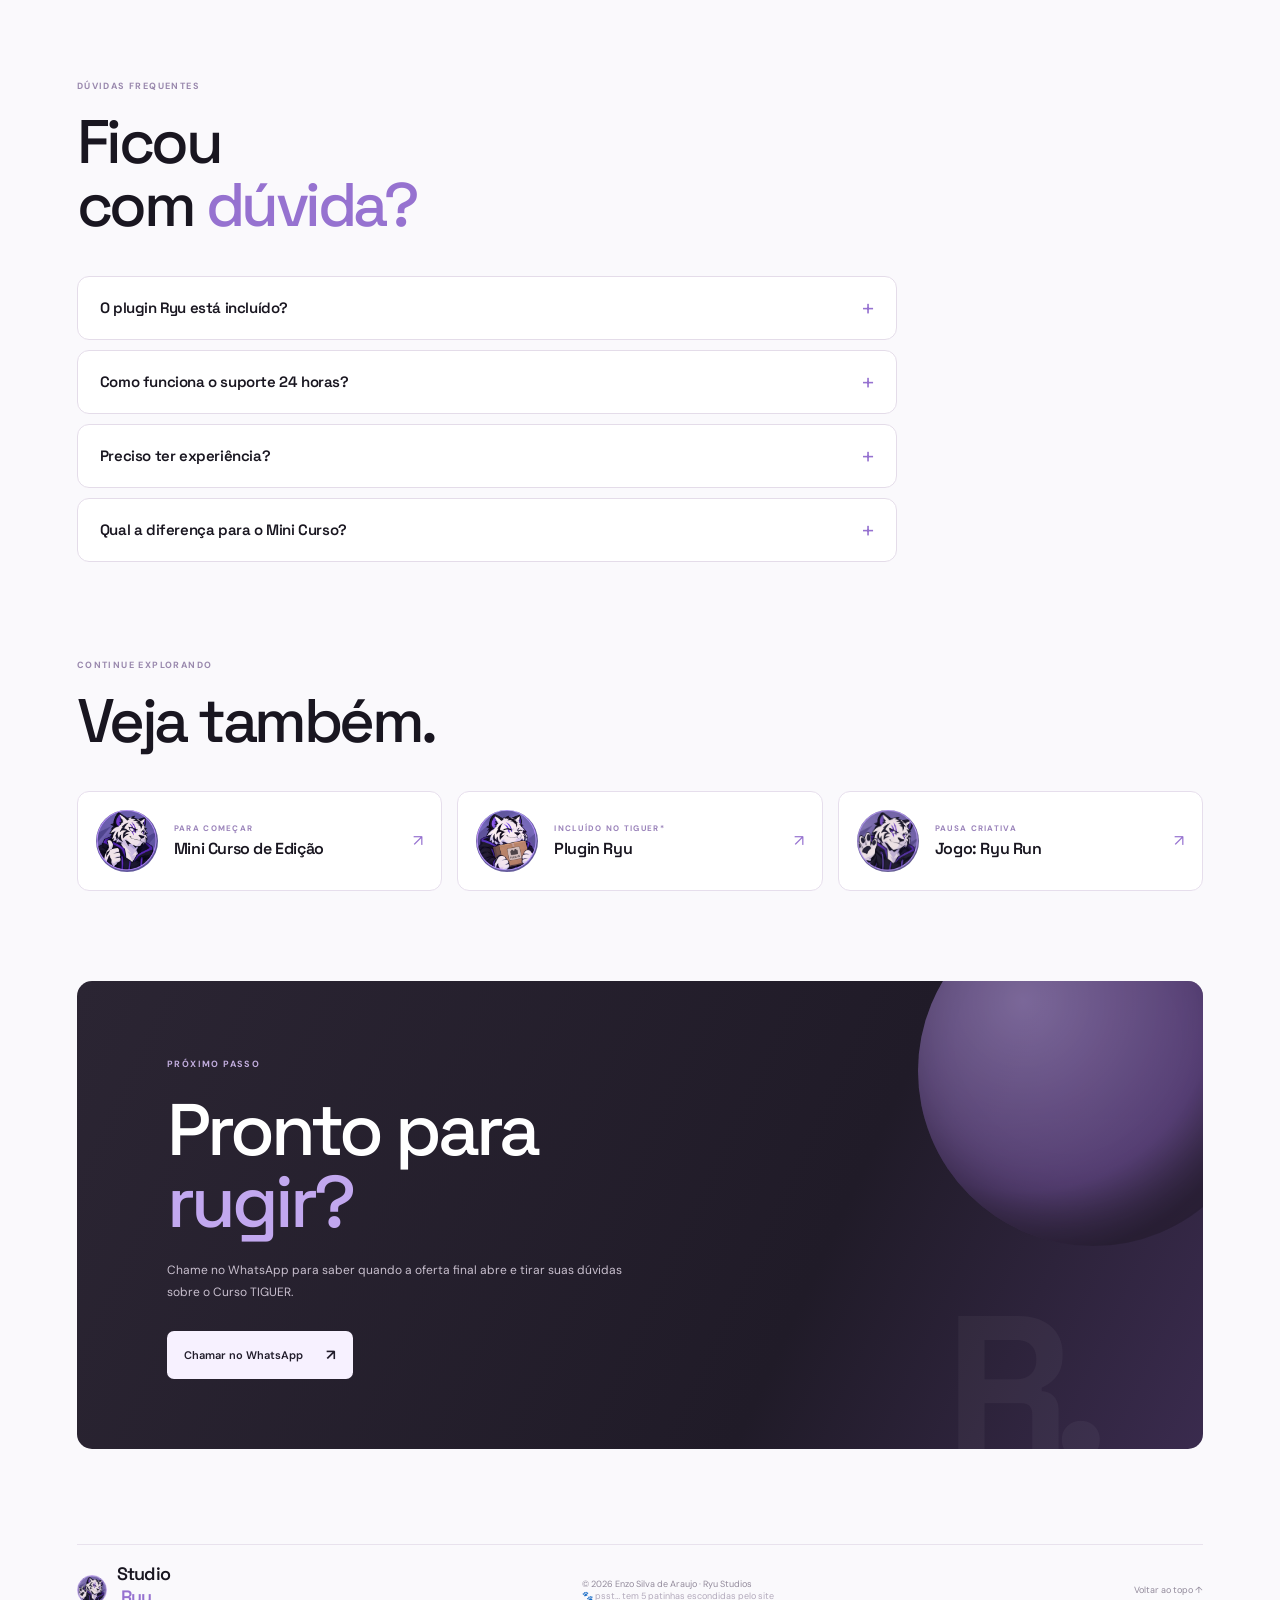
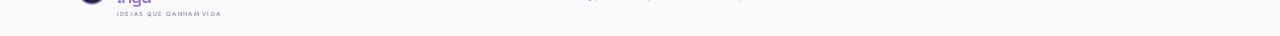
==== commit 456702ec: "Add files via upload" ====
--- a/curso-tiguer.html
+++ b/curso-tiguer.html
@@ -7,7 +7,7 @@
   <link rel="icon" href="assets/ryu-tiger-avatar.jpeg">
   <link rel="preconnect" href="https://fonts.googleapis.com"><link rel="preconnect" href="https://fonts.gstatic.com" crossorigin>
   <link href="https://fonts.googleapis.com/css2?family=DM+Sans:wght@400;500;600;700&family=Space+Grotesk:wght@400;500;600;700&display=swap" rel="stylesheet">
-  <link rel="stylesheet" href="style.css"><script src="script.js" defer></script>
+  <link rel="stylesheet" href="style.css"><script src="script.js?v=4" defer></script><script src="profile.js?v=4" defer></script>
 </head>
 <body>
   <div class="grain" aria-hidden="true"></div>
--- a/style.css
+++ b/style.css
@@ -378,3 +378,98 @@
 @media(max-width:640px){.cat-grid,.dl-grid{grid-template-columns:1fr}.cat-info{flex-direction:column;align-items:flex-start}.cat-info small{margin-left:0}.dl-chip.cart-chip{margin-left:0}.dl-search kbd{display:none}.cart-bar{width:calc(100% - 28px);justify-content:space-between;bottom:16px}}
 
 .cart-bar.show ~ .toast{bottom:88px}
+
+/* ============ V4 — login/perfil, ranking com foto e downloads em lista compacta ============ */
+.av{display:inline-grid;place-items:center;border-radius:50%;overflow:hidden;color:#fff;font-family:var(--display);font-weight:600;flex:none;border:2px solid #ffffff55;background:#9471ce}
+.av img{width:100%;height:100%;object-fit:cover;display:block}
+.acct{display:inline-flex;align-items:center;gap:8px;border:1px solid #ddd2ec;background:#fff;color:var(--ink);border-radius:99px;padding:5px 14px 5px 6px;font:600 11px var(--font);margin-left:auto;margin-right:12px;transition:border-color .2s,transform .2s}
+.acct:hover{border-color:#9672d0;transform:translateY(-1px)}
+.acct i{font-style:normal;width:28px;height:28px;border-radius:50%;display:grid;place-items:center;background:#eee6f9;color:#7a53c0;font-size:15px}
+.acct.in{padding-right:14px}
+.acct .av{border-color:#fff}
+.acct span:last-child{max-width:90px;overflow:hidden;text-overflow:ellipsis;white-space:nowrap}
+.pf-back{position:fixed;inset:0;z-index:120;background:#1a102e88;backdrop-filter:blur(6px);display:grid;place-items:center;padding:16px;opacity:0;transition:opacity .2s}
+.pf-back.open{opacity:1}
+.pf-box{position:relative;width:min(400px,100%);max-height:94vh;overflow:auto;background:#fff;border-radius:18px;padding:28px 26px 24px;box-shadow:0 30px 80px #1a102e55;transform:translateY(14px) scale(.97);transition:transform .3s cubic-bezier(.2,1.3,.4,1)}
+.pf-back.open .pf-box{transform:none}
+.pf-box h3{font:600 28px var(--display);letter-spacing:-1.2px;margin:8px 0 6px}
+.pf-sub{font-size:12px;line-height:1.7;color:#837b8c;margin:0 0 18px}
+.pf-x{position:absolute;right:14px;top:12px;width:32px;height:32px;border-radius:50%;border:0;background:#f3eefa;color:#6f6480;font-size:20px;line-height:1}
+.pf-x:hover{background:#e6dbf6}
+.pf-photo{display:flex;align-items:center;gap:16px;margin-bottom:16px}
+.pf-prev .av{border:3px solid #eee6f9}
+.pf-pbtns{display:flex;flex-direction:column;gap:7px;align-items:flex-start}
+.pf-btn{border:1px solid #ddd2ec;background:#f6f0ff;color:#7a53c0;border-radius:8px;padding:9px 13px;font-size:11px;font-weight:700;transition:transform .2s}
+.pf-btn:hover{transform:translateY(-1px)}
+.pf-btn.ghost{background:#fff;color:#8a7e97}
+.pf-box label{display:block;font-size:10px;letter-spacing:1px;font-weight:700;color:#8a7e97;margin-bottom:14px;position:relative}
+.pf-box input:not([type=file]){display:block;width:100%;margin-top:7px;font:500 14px var(--font);border:1px solid #ddd2ec;background:#fff;border-radius:10px;padding:13px 14px;outline:none;color:var(--ink);transition:border-color .2s,box-shadow .2s}
+.pf-box input:focus{border-color:#9672d0;box-shadow:0 0 0 4px #9672d022}
+.pf-cnt{position:absolute;right:10px;top:0;font-size:9px;color:#b3a9be;letter-spacing:.5px}
+.pf-actions{display:flex;align-items:center;gap:12px;margin-top:6px}
+.pf-actions .btn{border:0;font-family:inherit}
+.pf-google{display:flex;justify-content:center;margin-bottom:6px}
+.pf-or{display:flex;align-items:center;gap:10px;font-size:10px;color:#a39aaa;margin:10px 0 16px}
+.pf-or:before,.pf-or:after{content:'';flex:1;height:1px;background:#eee8f3}
+/* jogo: quem salva */
+.g-save{display:flex;flex-direction:column;align-items:center;gap:10px;width:min(360px,100%);margin:6px auto 12px}
+.g-who{display:flex;align-items:center;gap:11px;color:#fff}
+.g-who-t{display:flex;flex-direction:column;align-items:flex-start;gap:2px}
+.g-who-t b{font:600 15px var(--display)}
+.g-link{border:0;background:none;color:#d3bdf6;font-size:10px;padding:0;text-decoration:underline}
+.g-save input{width:100%}
+.g-save input[hidden],.g-save button[hidden]{display:none}
+/* ranking com foto e frase */
+.rank-list li{grid-template-columns:30px 42px 1fr auto 60px;padding:10px 14px;gap:12px}
+.rk-who{display:flex;flex-direction:column;min-width:0;gap:2px}
+.rk-name{font:600 14px var(--display);letter-spacing:-.3px;overflow:hidden;text-overflow:ellipsis;white-space:nowrap}
+.rk-bio{font-style:normal;font-size:11px;color:#b9a9d0;overflow:hidden;text-overflow:ellipsis;white-space:nowrap}
+.rank-list .av{border-color:#4a3d5c}
+.rank-list li:nth-child(1) .av{border-color:#f3c85c}
+.rank-list li:nth-child(2) .av{border-color:#cfd3dc}
+.rank-list li:nth-child(3) .av{border-color:#d49a6a}
+@media(max-width:640px){.rank-list li{grid-template-columns:24px 38px 1fr 52px}.acct span:last-child{display:none}.acct{padding:5px;margin-right:8px}}
+/* downloads: categorias compactas */
+.cat-grid{gap:10px}
+.cat-card{display:grid;grid-template-columns:auto 1fr;grid-template-areas:'i t' 'i c';column-gap:14px;align-items:center;padding:14px 16px;border-radius:12px}
+.cat-card:hover{transform:translateY(-3px)}
+.cat-ico{grid-area:i;width:40px;height:40px;border-radius:11px;font-size:18px;margin:0}
+.cat-card h3{grid-area:t;font-size:14px;margin:0;align-self:end;line-height:1.25}
+.cat-card p{display:none}
+.cat-count{grid-area:c;font-size:9px;align-self:start;margin-top:3px;justify-content:flex-start;gap:8px}
+.cat-count i{display:none}
+/* downloads: filtros em uma linha só */
+.dl-toolbar{gap:10px;margin-bottom:14px}
+.dl-search input{padding:13px 50px 13px 44px;font-size:13px;border-radius:11px}
+.dl-chips{flex-wrap:nowrap;overflow-x:auto;padding-bottom:4px;scrollbar-width:thin;-webkit-overflow-scrolling:touch}
+.dl-chip{padding:8px 13px;white-space:nowrap;flex:none}
+.dl-chip.cart-chip{margin-left:6px}
+.cat-info{padding:16px 22px;margin-bottom:12px;border-radius:12px}
+.cat-info:after{font-size:90px;top:-12px}
+.cat-info h3{font-size:19px;margin-bottom:3px}
+.cat-info p{font-size:11px;line-height:1.6}
+/* downloads: lista de linhas */
+.dl-grid{grid-template-columns:1fr;gap:8px}
+.dl-item{display:grid;grid-template-columns:38px 1fr auto auto;gap:6px 16px;align-items:center;padding:12px 14px;border-radius:12px;flex-direction:row}
+.dl-item:hover{transform:translateX(4px);box-shadow:0 10px 26px #31213e10}
+.dl-ico{width:38px;height:38px;font-size:16px}
+.dl-body{min-width:0}
+.dl-head{display:flex;align-items:baseline;gap:10px;flex-wrap:wrap}
+.dl-item h3{font-size:15px;margin:0}
+.dl-cat{flex:none;font-size:8px;letter-spacing:1.2px;font-weight:700;color:var(--c);text-transform:uppercase}
+.dl-item p{margin:3px 0 0;font-size:11px;line-height:1.5;color:#837b8c}
+.dl-tags{margin:7px 0 0;gap:5px}
+.dl-tags span{padding:3px 7px;font-size:9px}
+.dl-foot{display:none}
+.dl-meta{font-size:9px;white-space:nowrap}
+.dl-acts{display:flex;align-items:center;gap:7px}
+.dl-cartbtn{width:32px;height:32px;border-radius:50%;font-size:17px;font-weight:600;line-height:1;display:grid;place-items:center;padding:0}
+.dl-cartbtn:hover{transform:scale(1.1)}
+.dl-cartbtn.on{transform:none;font-size:13px}
+.dl-btn{padding:8px 14px;border-radius:99px;font-size:10px;min-width:64px;text-align:center}
+.dl-btn.ghost{background:#fff;border:1px solid #ddd2ec}
+.dl-btn.ghost:hover{border-color:#9672d0}
+.cart-bar{visibility:hidden}
+.cart-bar.show{visibility:visible}
+@media(max-width:900px){.cat-grid{grid-template-columns:repeat(2,1fr)}}
+@media(max-width:640px){.dl-item{grid-template-columns:38px 1fr auto;grid-template-areas:'i b b' 'i m a'}.dl-item .dl-ico{grid-area:i;align-self:start;margin-top:2px}.dl-item .dl-body{grid-area:b;grid-column:2/4}.dl-item .dl-meta{grid-area:m;grid-column:2}.dl-item .dl-acts{grid-area:a;grid-column:3}}
